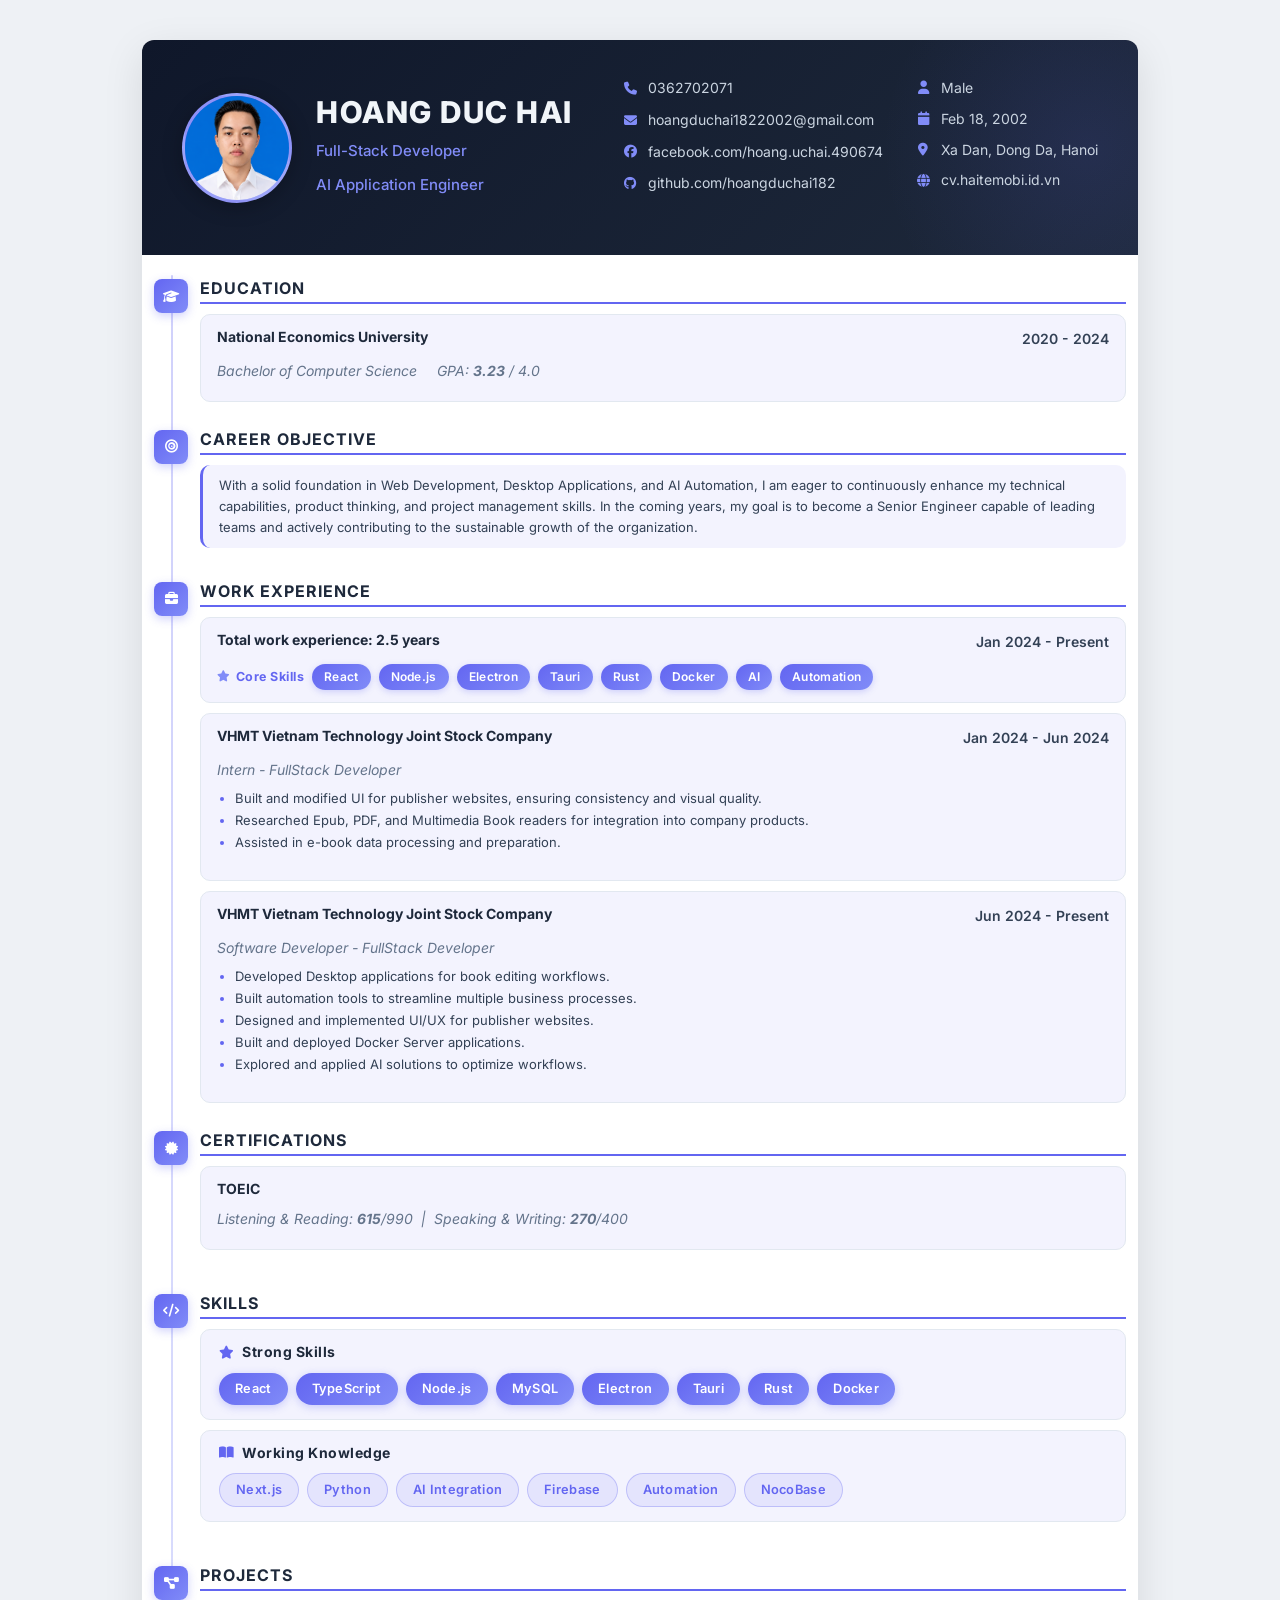
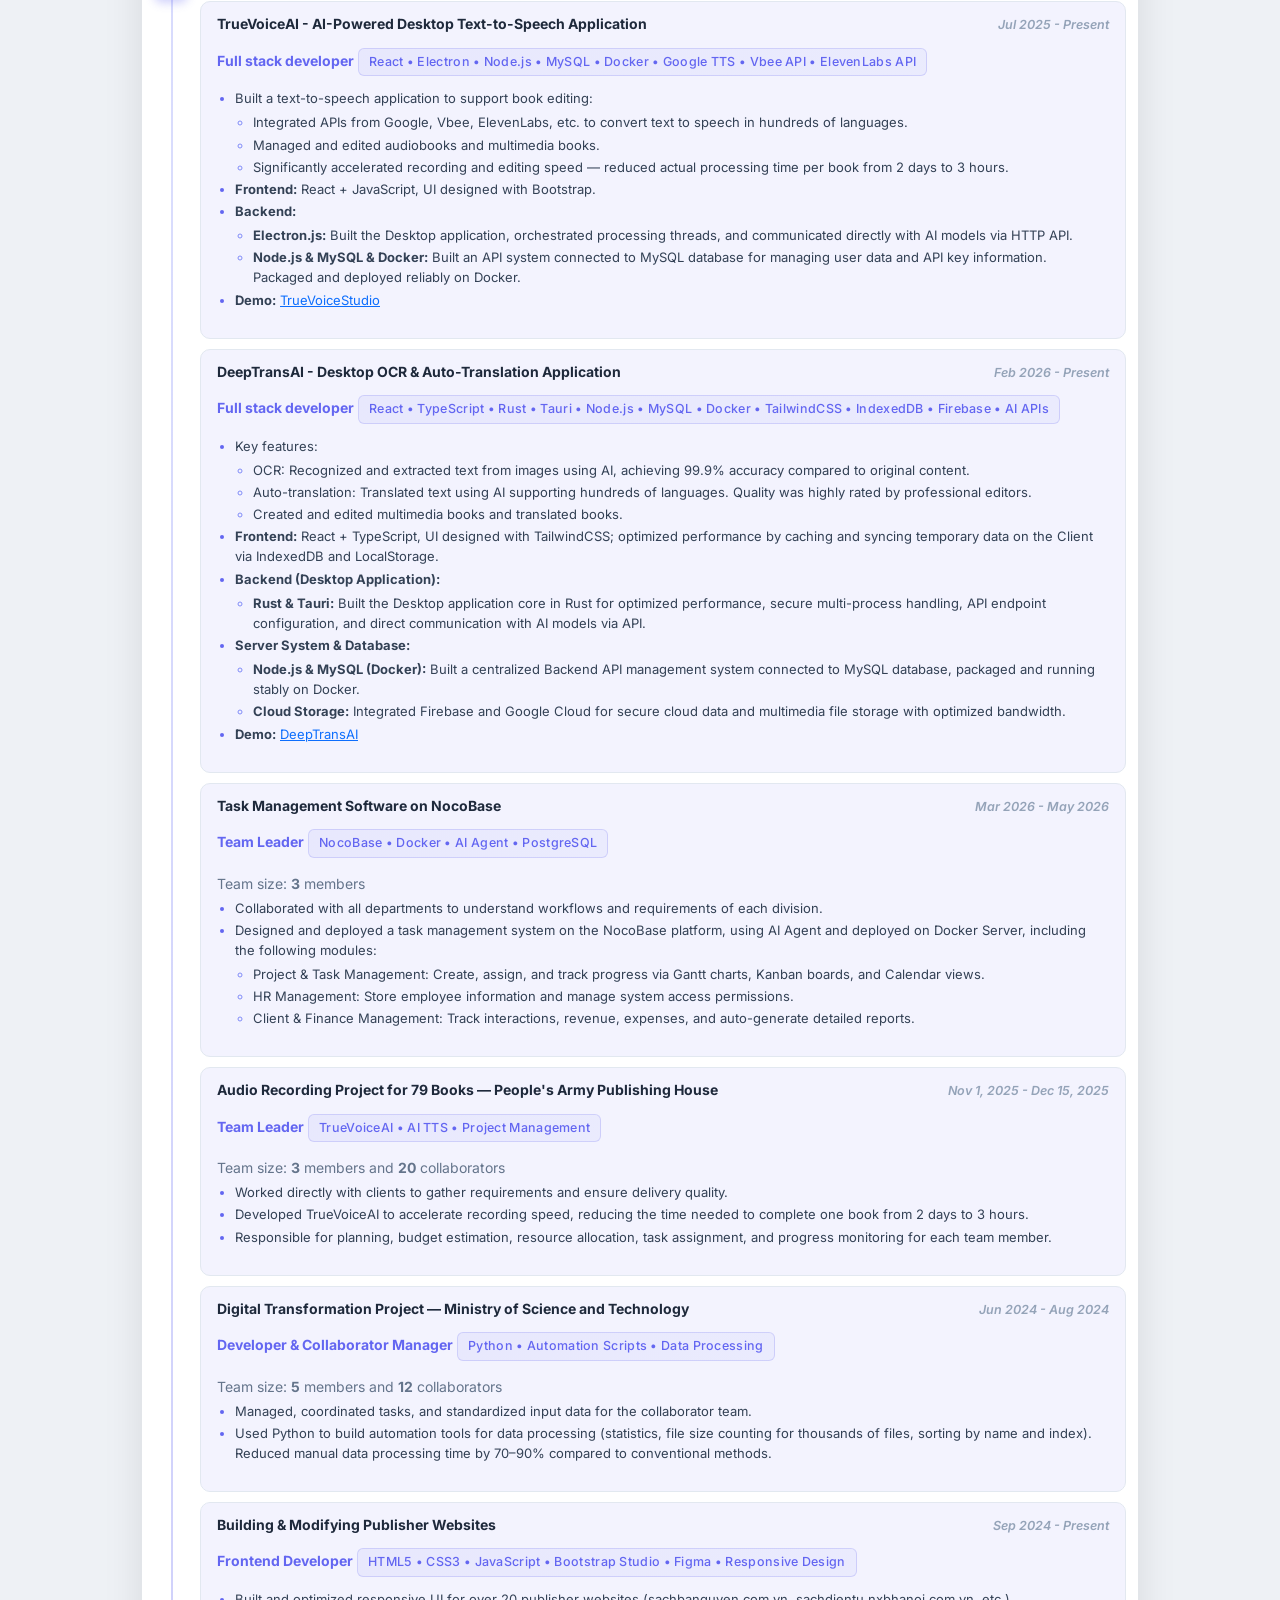
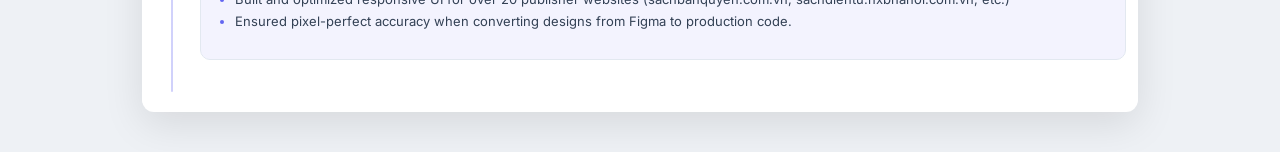
==== english.html @ 2c73248e "update english" ====
<!doctype html>
<html lang="en">
  <head>
    <meta charset="UTF-8" />
    <meta name="viewport" content="width=device-width, initial-scale=1.0" />
    <title>Resume - Hoang Duc Hai | Full-Stack Developer</title>
    <link
      href="https://cdn.jsdelivr.net/npm/bootstrap@5.3.8/dist/css/bootstrap.min.css"
      rel="stylesheet"
      integrity="sha384-sRIl4kxILFvY47J16cr9ZwB07vP4J8+LH7qKQnuqkuIAvNWLzeN8tE5YBujZqJLB"
      crossorigin="anonymous"
    />
    <link
      rel="stylesheet"
      href="https://cdnjs.cloudflare.com/ajax/libs/font-awesome/6.5.0/css/all.min.css"
    />
    <link
      href="https://fonts.googleapis.com/css2?family=Inter:wght@300;400;500;600;700;800&display=swap"
      rel="stylesheet"
    />
    <link rel="stylesheet" href="style.css" />
  </head>
  <body>
    <div class="cv-container">
      <header class="cv-header">
        <div class="header-left">
          <div class="avatar">
            <img src="ca-nhan.png" alt="Hoang Duc Hai - Full-stack Developer" />
          </div>
          <div class="name-title">
            <h1>Hoang Duc Hai</h1>
            <p class="subtitle">Full-Stack Developer</p>
            <p class="subtitle">AI Application Engineer</p>
          </div>
        </div>

        <div class="header-right">
          <address class="contact-info">
            <p>
              <i class="fas fa-phone" aria-hidden="true"></i>
              <a href="tel:0362702071">0362702071</a>
            </p>
            <p>
              <i class="fas fa-envelope" aria-hidden="true"></i>
              <a href="mailto:hoangduchai1822002@gmail.com"
                >hoangduchai1822002@gmail.com</a
              >
            </p>
            <p>
              <i class="fab fa-facebook" aria-hidden="true"></i>
              <a
                href="https://facebook.com/hoang.uchai.490674"
                target="_blank"
                rel="noopener noreferrer"
                >facebook.com/hoang.uchai.490674</a
              >
            </p>
            <p>
              <i class="fab fa-github" aria-hidden="true"></i>
              <a
                href="https://github.com/hoangduchai182"
                target="_blank"
                rel="noopener noreferrer"
                >github.com/hoangduchai182</a
              >
            </p>
          </address>
          <div class="personal-info">
            <p><i class="fas fa-user" aria-hidden="true"></i> Male</p>
            <p>
              <i class="fas fa-calendar" aria-hidden="true"></i> Feb 18, 2002
            </p>
            <p>
              <i class="fas fa-location-dot" aria-hidden="true"></i> Xa Dan,
              Dong Da, Hanoi
            </p>
            <p>
              <i class="fas fa-globe" aria-hidden="true"></i>
              <a
                href="https://cv.haitemobi.id.vn"
                target="_blank"
                rel="noopener noreferrer"
                >cv.haitemobi.id.vn</a
              >
            </p>
          </div>
        </div>
      </header>

      <main class="cv-body">
        <div class="timeline-line"></div>

        <section class="cv-section">
          <div class="section-icon">
            <i class="fas fa-graduation-cap" aria-hidden="true"></i>
          </div>
          <div class="section-content">
            <h2 class="section-title">Education</h2>
            <div class="content-item">
              <div class="item-header">
                <strong>National Economics University</strong>
                <time>2020 - 2024</time>
              </div>
              <p class="item-sub">
                Bachelor of Computer Science
                <span class="ms-3">GPA: <strong>3.23</strong> / 4.0</span>
              </p>
            </div>
          </div>
        </section>

        <section class="cv-section">
          <div class="section-icon">
            <i class="fas fa-bullseye" aria-hidden="true"></i>
          </div>
          <div class="section-content">
            <h2 class="section-title">Career Objective</h2>
            <p>
              With a solid foundation in Web Development, Desktop Applications,
              and AI Automation, I am eager to continuously enhance my technical
              capabilities, product thinking, and project management skills. In
              the coming years, my goal is to become a Senior Engineer capable
              of leading teams and actively contributing to the sustainable
              growth of the organization.
            </p>
          </div>
        </section>

        <section class="cv-section">
          <div class="section-icon">
            <i class="fas fa-briefcase" aria-hidden="true"></i>
          </div>
          <div class="section-content">
            <h2 class="section-title">Work Experience</h2>
            <div class="content-item">
              <div class="item-header">
                <strong>Total work experience: 2.5 years</strong>
                <time>Jan 2024 - Present</time>
              </div>
              <div class="core-skills">
                <p class="core-skills-label">
                  <i class="fas fa-star" aria-hidden="true"></i> Core Skills
                </p>
                <span>React</span>
                <span>Node.js</span>
                <span>Electron</span>
                <span>Tauri</span>
                <span>Rust</span>
                <span>Docker</span>
                <span>AI</span>
                <span>Automation</span>
              </div>
            </div>
            <div class="content-item">
              <div class="item-header">
                <strong>VHMT Vietnam Technology Joint Stock Company</strong>
                <time>Jan 2024 - Jun 2024</time>
              </div>
              <p class="item-sub">Intern - FullStack Developer</p>
              <ul class="details-list">
                <li>
                  Built and modified UI for publisher websites, ensuring
                  consistency and visual quality.
                </li>
                <li>
                  Researched Epub, PDF, and Multimedia Book readers for
                  integration into company products.
                </li>
                <li>Assisted in e-book data processing and preparation.</li>
              </ul>
            </div>
            <div class="content-item">
              <div class="item-header">
                <strong>VHMT Vietnam Technology Joint Stock Company</strong>
                <time>Jun 2024 - Present</time>
              </div>
              <p class="item-sub">Software Developer - FullStack Developer</p>
              <ul class="details-list">
                <li>
                  Developed Desktop applications for book editing workflows.
                </li>
                <li>
                  Built automation tools to streamline multiple business
                  processes.
                </li>
                <li>Designed and implemented UI/UX for publisher websites.</li>
                <li>Built and deployed Docker Server applications.</li>
                <li>
                  Explored and applied AI solutions to optimize workflows.
                </li>
              </ul>
            </div>
          </div>
        </section>

        <section class="cv-section">
          <div class="section-icon">
            <i class="fas fa-certificate" aria-hidden="true"></i>
          </div>
          <div class="section-content mb-3">
            <h2 class="section-title">Certifications</h2>

            <div class="content-item">
              <div class="item-header">
                <strong>TOEIC</strong>
              </div>
              <p class="item-sub">
                Listening & Reading: <b>615</b>/990 &nbsp;|&nbsp; Speaking &
                Writing: <b>270</b>/400
              </p>
            </div>
          </div>
        </section>

        <section class="cv-section">
          <div class="section-icon">
            <i class="fas fa-code" aria-hidden="true"></i>
          </div>
          <div class="section-content mb-3">
            <h2 class="section-title">Skills</h2>

            <div class="skills-category">
              <div class="skills-category-header">
                <i class="fas fa-star" aria-hidden="true"></i>
                <h3>Strong Skills</h3>
              </div>
              <div class="skills-badges">
                <span class="skill-badge skill-strong">React</span>
                <span class="skill-badge skill-strong">TypeScript</span>
                <span class="skill-badge skill-strong">Node.js</span>
                <span class="skill-badge skill-strong">MySQL</span>
                <span class="skill-badge skill-strong">Electron</span>
                <span class="skill-badge skill-strong">Tauri</span>
                <span class="skill-badge skill-strong">Rust</span>
                <span class="skill-badge skill-strong">Docker</span>
              </div>
            </div>

            <div class="skills-category">
              <div class="skills-category-header">
                <i class="fas fa-book-open" aria-hidden="true"></i>
                <h3>Working Knowledge</h3>
              </div>
              <div class="skills-badges">
                <span class="skill-badge skill-working">Next.js</span>
                <span class="skill-badge skill-working">Python</span>
                <span class="skill-badge skill-working">AI Integration</span>
                <span class="skill-badge skill-working">Firebase</span>
                <span class="skill-badge skill-working">Automation</span>
                <span class="skill-badge skill-working">NocoBase</span>
              </div>
            </div>
          </div>
        </section>

        <section class="cv-section">
          <div class="section-icon">
            <i class="fas fa-diagram-project" aria-hidden="true"></i>
          </div>
          <div class="section-content">
            <h2 class="section-title">Projects</h2>

            <div class="content-item">
              <div class="item-header">
                <strong
                  >TrueVoiceAI - AI-Powered Desktop Text-to-Speech
                  Application</strong
                >
                <p class="item-date">Jul 2025 - Present</p>
              </div>

              <p class="item-role">Full stack developer</p>
              <p class="tech-stack">
                React • Electron • Node.js • MySQL • Docker • Google TTS • Vbee
                API • ElevenLabs API
              </p>
              <ul class="details-list">
                <li>
                  Built a text-to-speech application to support book editing:
                  <ul>
                    <li>
                      Integrated APIs from Google, Vbee, ElevenLabs, etc. to
                      convert text to speech in hundreds of languages.
                    </li>
                    <li>Managed and edited audiobooks and multimedia books.</li>
                    <li>
                      Significantly accelerated recording and editing speed —
                      reduced actual processing time per book from 2 days to 3
                      hours.
                    </li>
                  </ul>
                </li>
                <li>
                  <strong>Frontend:</strong> React + JavaScript, UI designed
                  with Bootstrap.
                </li>
                <li>
                  <strong>Backend:</strong>
                  <ul>
                    <li>
                      <strong>Electron.js:</strong> Built the Desktop
                      application, orchestrated processing threads, and
                      communicated directly with AI models via HTTP API.
                    </li>
                    <li>
                      <strong>Node.js &amp; MySQL &amp; Docker:</strong> Built
                      an API system connected to MySQL database for managing
                      user data and API key information. Packaged and deployed
                      reliably on Docker.
                    </li>
                  </ul>
                </li>
                <li>
                  <strong>Demo:</strong>
                  <a href="./truevoicestudio.html">TrueVoiceStudio</a>
                </li>
              </ul>
            </div>

            <div class="content-item">
              <div class="item-header">
                <strong
                  >DeepTransAI - Desktop OCR &amp; Auto-Translation
                  Application</strong
                >
                <p class="item-date">Feb 2026 - Present</p>
              </div>

              <p class="item-role">Full stack developer</p>
              <p class="tech-stack">
                React • TypeScript • Rust • Tauri • Node.js • MySQL • Docker •
                TailwindCSS • IndexedDB • Firebase • AI APIs
              </p>
              <ul class="details-list">
                <li>
                  Key features:
                  <ul>
                    <li>
                      OCR: Recognized and extracted text from images using AI,
                      achieving 99.9% accuracy compared to original content.
                    </li>
                    <li>
                      Auto-translation: Translated text using AI supporting
                      hundreds of languages. Quality was highly rated by
                      professional editors.
                    </li>
                    <li>
                      Created and edited multimedia books and translated books.
                    </li>
                  </ul>
                </li>
                <li>
                  <strong>Frontend:</strong> React + TypeScript, UI designed
                  with TailwindCSS; optimized performance by caching and syncing
                  temporary data on the Client via IndexedDB and LocalStorage.
                </li>
                <li>
                  <strong>Backend (Desktop Application):</strong>
                  <ul>
                    <li>
                      <strong>Rust &amp; Tauri:</strong> Built the Desktop
                      application core in Rust for optimized performance, secure
                      multi-process handling, API endpoint configuration, and
                      direct communication with AI models via API.
                    </li>
                  </ul>
                </li>
                <li>
                  <strong>Server System &amp; Database:</strong>
                  <ul>
                    <li>
                      <strong>Node.js &amp; MySQL (Docker):</strong> Built a
                      centralized Backend API management system connected to
                      MySQL database, packaged and running stably on Docker.
                    </li>
                    <li>
                      <strong>Cloud Storage:</strong> Integrated Firebase and
                      Google Cloud for secure cloud data and multimedia file
                      storage with optimized bandwidth.
                    </li>
                  </ul>
                </li>
                <li>
                  <strong>Demo:</strong>
                  <a href="./deeptransai.html">DeepTransAI</a>
                </li>
              </ul>
            </div>

            <div class="content-item">
              <div class="item-header">
                <strong>Task Management Software on NocoBase</strong>
                <p class="item-date">Mar 2026 - May 2026</p>
              </div>

              <p class="item-role">Team Leader</p>
              <p class="tech-stack">
                NocoBase • Docker • AI Agent • PostgreSQL
              </p>
              <p class="item-description">
                Team size: <strong>3</strong> members
              </p>
              <ul class="details-list">
                <li>
                  Collaborated with all departments to understand workflows and
                  requirements of each division.
                </li>
                <li>
                  Designed and deployed a task management system on the NocoBase
                  platform, using AI Agent and deployed on Docker Server,
                  including the following modules:
                  <ul>
                    <li>
                      Project &amp; Task Management: Create, assign, and track
                      progress via Gantt charts, Kanban boards, and Calendar
                      views.
                    </li>
                    <li>
                      HR Management: Store employee information and manage
                      system access permissions.
                    </li>
                    <li>
                      Client &amp; Finance Management: Track interactions,
                      revenue, expenses, and auto-generate detailed reports.
                    </li>
                  </ul>
                </li>
              </ul>
            </div>

            <div class="content-item">
              <div class="item-header">
                <strong
                  >Audio Recording Project for 79 Books — People's Army
                  Publishing House</strong
                >
                <p class="item-date">Nov 1, 2025 - Dec 15, 2025</p>
              </div>

              <p class="item-role">Team Leader</p>
              <p class="tech-stack">
                TrueVoiceAI • AI TTS • Project Management
              </p>
              <p class="item-description">
                Team size: <strong>3</strong> members and <strong>20</strong>
                collaborators
              </p>
              <ul class="details-list">
                <li>
                  Worked directly with clients to gather requirements and ensure
                  delivery quality.
                </li>
                <li>
                  Developed TrueVoiceAI to accelerate recording speed, reducing
                  the time needed to complete one book from 2 days to 3 hours.
                </li>
                <li>
                  Responsible for planning, budget estimation, resource
                  allocation, task assignment, and progress monitoring for each
                  team member.
                </li>
              </ul>
            </div>

            <div class="content-item">
              <div class="item-header">
                <strong
                  >Digital Transformation Project — Ministry of Science and
                  Technology</strong
                >
                <p class="item-date">Jun 2024 - Aug 2024</p>
              </div>

              <p class="item-role">Developer & Collaborator Manager</p>
              <p class="tech-stack">
                Python • Automation Scripts • Data Processing
              </p>
              <p class="item-description">
                Team size: <strong>5</strong> members and <strong>12</strong>
                collaborators
              </p>
              <ul class="details-list">
                <li>
                  Managed, coordinated tasks, and standardized input data for
                  the collaborator team.
                </li>
                <li>
                  Used Python to build automation tools for data processing
                  (statistics, file size counting for thousands of files,
                  sorting by name and index). Reduced manual data processing
                  time by 70–90% compared to conventional methods.
                </li>
              </ul>
            </div>

            <div class="content-item">
              <div class="item-header">
                <strong>Building &amp; Modifying Publisher Websites</strong>
                <p class="item-date">Sep 2024 - Present</p>
              </div>

              <p class="item-role">Frontend Developer</p>
              <p class="tech-stack">
                HTML5 • CSS3 • JavaScript • Bootstrap Studio • Figma •
                Responsive Design
              </p>
              <ul class="details-list">
                <li>
                  Built and optimized responsive UI for over 20 publisher
                  websites (sachbanquyen.com.vn, sachdientu.nxbhanoi.com.vn,
                  etc.)
                </li>
                <li>
                  Ensured pixel-perfect accuracy when converting designs from
                  Figma to production code.
                </li>
              </ul>
            </div>
          </div>
        </section>
      </main>
    </div>
  </body>
</html>
---- style.css ----
/* ===== VARIABLES ===== */
:root {
  --bg-color: #eef1f5;
  --header-bg: linear-gradient(135deg, #0f172a 0%, #1e293b 100%);
  --header-text: #f1f5f9;
  --text-color: #334155;
  --text-heading: #1e293b;
  --text-light: #64748b;
  --text-muted: #94a3b8;
  --line-color: #6366f1;
  --accent: #6366f1;
  --accent-light: #818cf8;
  --accent-bg: rgba(99, 102, 241, 0.08);
  --success: #10b981;
  --card-bg: #ffffff;
  --border: #e2e8f0;
  --shadow-sm: 0 1px 3px rgba(0, 0, 0, 0.05);
  --shadow: 0 4px 12px rgba(0, 0, 0, 0.06);
  --shadow-lg: 0 12px 40px rgba(0, 0, 0, 0.1);
  --radius: 12px;
  --transition: all 0.3s cubic-bezier(0.4, 0, 0.2, 1);
  --accent-font-weight: 700;
  --font-bold-semi: 600;
}

/* ===== RESET ===== */
*,
*::before,
*::after {
  margin: 0;
  padding: 0;
  box-sizing: border-box;
}

/* ===== BASE ===== */
body {
  font-family: "Inter", "Segoe UI", Tahoma, Geneva, Verdana, sans-serif;
  background-color: var(--bg-color);
  color: var(--text-color);
  line-height: 1.7;
  display: flex;
  justify-content: center;
  padding: 40px 20px;
  -webkit-font-smoothing: antialiased;
  -moz-osx-font-smoothing: grayscale;
}

/* ===== CV CONTAINER (Khổ A4: 210mm x 297mm = 794px x 1123px ở 96dpi) ===== */
.cv-container {
  width: 996px;
  min-height: 1123px;
  background: var(--card-bg);
  box-shadow: var(--shadow-lg);
  border-radius: var(--radius);
  position: relative;
  overflow: hidden;
}

/* ===== HEADER ===== */
.cv-header {
  background: var(--header-bg);
  color: var(--header-text);
  padding: 36px 40px;
  display: flex;
  justify-content: space-between;
  align-items: center;
  position: relative;
  overflow: hidden;
}

.cv-header::before {
  content: "";
  position: absolute;
  top: -60%;
  right: -20%;
  width: 50%;
  height: 220%;
  background: radial-gradient(
    circle,
    rgba(99, 102, 241, 0.12) 0%,
    transparent 60%
  );
  pointer-events: none;
}

.header-left {
  display: flex;
  align-items: center;
  gap: 24px;
  position: relative;
  z-index: 1;
}

.avatar {
  width: 110px;
  height: 110px;
  background: linear-gradient(135deg, var(--accent), var(--accent-light));
  border-radius: 50%;
  overflow: hidden;
  border: 3px solid rgba(255, 255, 255, 0.25);
  box-shadow: 0 4px 20px rgba(0, 0, 0, 0.25);
  flex-shrink: 0;
  transition: var(--transition);
}

.avatar:hover {
  transform: scale(1.05);
  border-color: rgba(255, 255, 255, 0.5);
}

.avatar img {
  width: 100%;
  height: 100%;
  object-fit: cover;
}

.name-title h1 {
  font-size: 30px;
  font-weight: 800;
  text-transform: uppercase;
  letter-spacing: 1.5px;
  line-height: 1.2;
  margin-bottom: 4px;
}

.subtitle {
  font-size: 15px;
  color: var(--accent-light);
  font-weight: 500;
  margin: 8px 0 4px 0;
}

.header-right {
  display: flex;
  gap: 32px;
  font-size: 14px;
  position: relative;
  z-index: 1;
}

.contact-info p,
.personal-info p {
  margin-bottom: 7px;
  display: flex;
  align-items: center;
  gap: 10px;
  color: #cbd5e1;
  transition: var(--transition);
}

.contact-info p:hover,
.personal-info p:hover {
  color: #f1f5f9;
}

.contact-info p i,
.personal-info p i {
  width: 16px;
  text-align: center;
  color: var(--accent-light);
  font-size: 13px;
  flex-shrink: 0;
}

.contact-info a,
.personal-info a {
  color: inherit;
  text-decoration: none;
  border-bottom: 1px solid transparent;
  transition: var(--transition);
}

.contact-info a:hover,
.personal-info a:hover {
  color: #fff;
  border-bottom-color: var(--accent-light);
}

/* ===== BODY & TIMELINE ===== */
.cv-body {
  padding: 24px 12px;
  position: relative;
}
time {
  font-size: 14px;
}

.timeline-line {
  position: absolute;
  left: 29px;
  top: 20px;
  bottom: 20px;
  width: 2px;
  background: linear-gradient(
    to bottom,
    var(--accent),
    var(--accent-light),
    var(--accent)
  );
  z-index: 0;
  border-radius: 2px;
  opacity: 0.3;
}

/* ===== SECTIONS ===== */
.cv-section {
  position: relative;
  display: flex;
  margin-bottom: 18px;
  z-index: 1;
}

.section-icon {
  width: 34px;
  height: 34px;
  background: linear-gradient(135deg, var(--accent), var(--accent-light));
  color: #fff;
  display: flex;
  justify-content: center;
  align-items: center;
  border-radius: 8px;
  margin-right: 12px;
  font-size: 13px;
  flex-shrink: 0;
  box-shadow: 0 3px 10px rgba(99, 102, 241, 0.3);
  transition: var(--transition);
}

.cv-section:hover .section-icon {
  transform: scale(1.1);
  box-shadow: 0 4px 15px rgba(99, 102, 241, 0.4);
}

.section-content {
  flex: 1;
  min-width: 0;
}

.section-title {
  text-transform: uppercase;
  font-size: 16px;
  letter-spacing: 1px;
  color: var(--text-heading);
  border-bottom: 2px solid var(--accent);
  padding-bottom: 4px;
  margin-bottom: 10px;
  font-weight: var(--accent-font-weight);
  position: relative;
}

/* ===== CONTENT ITEMS ===== */
.content-item {
  background: var(--accent-bg);
  border: 1px solid var(--border);
  border-radius: 10px;
  padding: 12px 16px;
  margin-bottom: 10px;
  transition: var(--transition);
  position: relative;
}

.content-item:hover {
  border-color: var(--accent-light);
  box-shadow: var(--shadow-sm);
  transform: translateX(4px);
}

.content-item::before {
  content: "";
  position: absolute;
  left: 0;
  top: 12px;
  bottom: 12px;
  width: 3px;
  background: linear-gradient(to bottom, var(--accent), var(--accent-light));
  border-radius: 0 3px 3px 0;
  opacity: 0;
  transition: var(--transition);
}

.content-item:hover::before {
  opacity: 1;
}

.item-header {
  display: flex;
  justify-content: space-between;
  align-items: flex-start;
  font-weight: var(--font-bold-semi);
  gap: 12px;
  flex-wrap: wrap;
  margin-bottom: 8px;
}

.item-header strong {
  color: var(--text-heading);
  font-weight: 700;
  font-size: 14px;
  line-height: 1.4;
}

.item-header span {
  font-size: 12px;
  color: var(--text-muted);
  background: rgba(99, 102, 241, 0.08);
  padding: 2px 10px;
  border-radius: 50px;
  font-weight: 500;
  white-space: nowrap;
  flex-shrink: 0;
}

/* ===== CORE SKILLS BADGES ===== */
.core-skills {
  display: flex;
  flex-wrap: wrap;
  gap: 8px;
  margin-top: 10px;
  align-items: center;
}

.core-skills-label {
  font-size: 0.78rem;
  font-weight: 700;
  color: var(--accent);
  letter-spacing: 0.5px;
  margin: 0;
  display: flex;
  align-items: center;
  gap: 5px;
  white-space: nowrap;
}

.core-skills-label i {
  font-size: 0.7rem;
  color: var(--accent-light);
}

.core-skills span {
  display: inline-block;
  font-size: 0.75rem;
  font-weight: 600;
  color: #fff;
  background: linear-gradient(135deg, var(--accent), var(--accent-light));
  padding: 3px 12px;
  border-radius: 50px;
  letter-spacing: 0.3px;
  box-shadow: 0 2px 6px rgba(99, 102, 241, 0.25);
  transition: var(--transition);
}

.core-skills span:hover {
  transform: translateY(-2px);
  box-shadow: 0 4px 12px rgba(99, 102, 241, 0.4);
}

.tech-stack {
  font-size: 0.78rem;
  color: var(--accent);
  background: linear-gradient(
    135deg,
    rgba(99, 102, 241, 0.08),
    rgba(129, 140, 248, 0.08)
  );
  border: 1px solid rgba(99, 102, 241, 0.2);
  border-radius: 6px;
  padding: 4px 10px;
  margin: 4px 0 6px 0;
  display: inline-block;
  font-weight: 500;
  letter-spacing: 0.3px;
  line-height: 1.5;
}

.item-sub {
  font-style: italic;
  margin-bottom: 6px;
  color: var(--text-light);
  font-size: 14px;
}

/* ===== DETAILS LIST ===== */
.details-list {
  padding-left: 18px;
  font-size: 13px;
  color: var(--text-color);
  line-height: 1.55;
}

.details-list li {
  margin-bottom: 2px;
  position: relative;
}

.details-list li::marker {
  color: var(--accent);
}

.details-list ul {
  padding-left: 18px;
  margin-top: 4px;
}

.details-list ul li::marker {
  color: var(--accent-light);
}

/* ===== SKILLS LIST ===== */

.skills-list {
  list-style: none;
  font-size: 14px;
}

.skills-list li {
  margin-bottom: 4px;
  padding-left: 16px;
  position: relative;
}

.skills-list li::before {
  content: "▸";
  position: absolute;
  left: 0;
  color: var(--accent);
  font-weight: 700;
}

/* ===== SKILLS CATEGORIES ===== */
.skills-category {
  background: var(--accent-bg);
  border: 1px solid var(--border);
  border-radius: 10px;
  padding: 14px 18px;
  margin-bottom: 10px;
  transition: var(--transition);
  position: relative;
}

.skills-category:hover {
  border-color: var(--accent-light);
  box-shadow: var(--shadow-sm);
  transform: translateX(4px);
}

.skills-category::before {
  content: "";
  position: absolute;
  left: 0;
  top: 12px;
  bottom: 12px;
  width: 3px;
  background: linear-gradient(to bottom, var(--accent), var(--accent-light));
  border-radius: 0 3px 3px 0;
  opacity: 0;
  transition: var(--transition);
}

.skills-category:hover::before {
  opacity: 1;
}

.skills-category-header {
  display: flex;
  align-items: center;
  gap: 8px;
  margin-bottom: 12px;
}

.skills-category-header i {
  font-size: 13px;
  color: var(--accent);
}

.skills-category-header h3 {
  font-size: 14px;
  font-weight: 700;
  color: var(--text-heading);
  margin: 0;
  letter-spacing: 0.5px;
}

.skills-badges {
  display: flex;
  flex-wrap: wrap;
  gap: 8px;
}

.skill-badge {
  display: inline-block;
  font-size: 0.8rem;
  font-weight: 600;
  padding: 5px 16px;
  border-radius: 50px;
  letter-spacing: 0.3px;
  transition: var(--transition);
}

.skill-badge:hover {
  transform: translateY(-2px);
}

.skill-strong {
  color: #fff;
  background: linear-gradient(135deg, var(--accent), var(--accent-light));
  box-shadow: 0 2px 8px rgba(99, 102, 241, 0.3);
}

.skill-strong:hover {
  box-shadow: 0 4px 14px rgba(99, 102, 241, 0.45);
}

.skill-working {
  color: var(--accent);
  background: rgba(99, 102, 241, 0.1);
  border: 1.5px solid rgba(99, 102, 241, 0.3);
}

.skill-working:hover {
  background: rgba(99, 102, 241, 0.15);
  border-color: var(--accent-light);
  box-shadow: 0 3px 10px rgba(99, 102, 241, 0.2);
}

/* ===== PROJECT METADATA ===== */
.item-role {
  font-weight: var(--accent-font-weight);
  margin-top: 4px;
  font-size: 14px;
  color: var(--accent);
  display: inline-flex;
  align-items: center;
  gap: 6px;
}

.item-date {
  font-style: italic;
  color: var(--text-muted);
  margin-bottom: 0;
  font-size: 12.5px;
  display: flex;
  align-items: center;
  gap: 6px;
}

.item-description {
  font-size: 14px;
  color: var(--text-light);
  margin: 2px 0;
}

/* ===== SECTION CONTENT PARAGRAPH ===== */

.section-content > p {
  font-size: 13px;
  color: var(--text-color);
  line-height: 1.6;
  background: var(--accent-bg);
  padding: 10px 16px;
  border-radius: 10px;
  border-left: 3px solid var(--accent);
}

/* ===== SCROLLBAR ===== */
::-webkit-scrollbar {
  width: 6px;
}

::-webkit-scrollbar-track {
  background: transparent;
}

::-webkit-scrollbar-thumb {
  background: var(--text-muted);
  border-radius: 3px;
}

::-webkit-scrollbar-thumb:hover {
  background: var(--text-light);
}

/* ===== RESPONSIVE ===== */
@media (max-width: 900px) {
  body {
    padding: 16px 8px;
  }

  .cv-container {
    width: 100%;
    min-height: auto;
    border-radius: 8px;
  }

  .cv-header {
    flex-direction: column;
    align-items: flex-start;
    gap: 20px;
    padding: 28px 24px;
  }

  .header-right {
    flex-direction: column;
    gap: 16px;
  }

  .cv-body {
    padding: 24px 20px;
  }

  .timeline-line {
    left: 36px;
  }

  .section-icon {
    width: 28px;
    height: 28px;
    font-size: 11px;
    margin-right: 12px;
  }

  .name-title h1 {
    font-size: 22px;
  }

  .avatar {
    width: 80px;
    height: 80px;
  }
}

@media (max-width: 480px) {
  .cv-header {
    padding: 20px 16px;
  }

  .cv-body {
    padding: 20px 14px;
  }

  .section-title {
    font-size: 14px;
  }

  .details-list {
    font-size: 12px;
  }
}

/* ===== PRINT ===== */
@media print {
  *,
  *::before,
  *::after {
    -webkit-print-color-adjust: exact !important;
    print-color-adjust: exact !important;
    color-adjust: exact !important;
  }

  body {
    padding: 0 !important;
    margin: 0 !important;
    background: #fff !important;
    display: block !important;
  }

  .cv-container {
    width: 100% !important;
    min-height: auto !important;
    box-shadow: none !important;
    border-radius: 0 !important;
    margin: 0 !important;
    overflow: visible !important;
  }

  .cv-header {
    display: flex !important;
    flex-direction: row !important;
    flex-wrap: nowrap !important;
    justify-content: space-between !important;
    align-items: center !important;
    padding: 32px 16px !important;
    background: #0f172a !important;
    color: #f1f5f9 !important;
  }

  .cv-header::before {
    display: none !important;
  }

  .header-left {
    display: flex !important;
    flex-direction: row !important;
    align-items: center !important;
    gap: 16px !important;
    flex-shrink: 0 !important;
  }

  .header-right {
    display: flex !important;
    flex-direction: row !important;
    gap: 28px !important;
    flex-shrink: 0 !important;
  }

  .avatar {
    width: 80px !important;
    height: 80px !important;
    border: 2px solid rgba(255, 255, 255, 0.3) !important;
    box-shadow: none !important;
    background: #6366f1 !important;
  }

  .avatar:hover {
    transform: none !important;
  }

  .name-title h1 {
    font-size: 24px !important;
    color: #fff !important;
    letter-spacing: 1px !important;
  }

  .subtitle {
    color: #a5b4fc !important;
    font-size: 14px !important;
    font-weight: 500 !important;
  }

  .contact-info p,
  .personal-info p {
    color: #e2e8f0 !important;
    margin-bottom: 5px !important;
    font-size: 13px !important;
    gap: 8px !important;
    line-height: 1.5 !important;
  }

  .contact-info p i,
  .personal-info p i {
    color: #a5b4fc !important;
    font-size: 13px !important;
    width: 18px !important;
  }

  .contact-info a {
    color: #e2e8f0 !important;
    text-decoration: none !important;
    font-size: 12.5px !important;
  }

  /* ===== BODY ===== */
  .cv-body {
    padding: 12px !important;
  }

  .cv-section {
    margin-bottom: 6px !important;
  }

  .content-item {
    padding: 8px 14px !important;
  }

  .section-title {
    margin-bottom: 8px !important;
    padding-bottom: 3px !important;
  }

  /* ===== TIMELINE ===== */
  .timeline-line {
    background: #6366f1 !important;
    opacity: 0.15 !important;
    left: 24px;
  }

  /* ===== SECTION ICONS ===== */
  .section-icon {
    background: #6366f1 !important;
    color: #fff !important;
    box-shadow: none !important;
  }

  .cv-section:hover .section-icon {
    transform: none !important;
  }
  /* ===== CONTENT ITEMS ===== */
  .content-item {
    background: #f8f9ff !important;
    border: 1px solid #e2e8f0 !important;
    padding: 6px 8px;
  }

  .content-item:hover {
    transform: none !important;
    box-shadow: none !important;
    border-color: #e2e8f0 !important;
  }

  .content-item::before {
    display: none !important;
  }

  /* ===== BADGES THỜI GIAN ===== */
  .item-header span {
    background: #eef0ff !important;
    color: #64748b !important;
  }

  /* ===== ROLE ===== */
  .item-role {
    color: #6366f1 !important;
  }

  /* ===== LIST MARKERS ===== */
  .details-list {
    margin-bottom: 4px;
  }
  .details-list li::marker {
    color: #6366f1 !important;
  }

  /* ===== PARAGRAPH (Mục tiêu) ===== */
  .section-content > p {
    background: #f8f9ff !important;
    border-left: 3px solid #6366f1 !important;
  }

  /* ===== SKILLS CATEGORIES (PRINT) ===== */
  .skills-category {
    background: #f8f9ff !important;
    border: 1px solid #e2e8f0 !important;
    padding: 10px 14px !important;
  }

  .skills-category:hover {
    transform: none !important;
    box-shadow: none !important;
  }

  .skills-category::before {
    display: none !important;
  }

  .skill-strong {
    background: #6366f1 !important;
    color: #fff !important;
    box-shadow: none !important;
  }

  .skill-working {
    background: #eef0ff !important;
    color: #6366f1 !important;
    border-color: rgba(99, 102, 241, 0.3) !important;
  }

  .skill-badge:hover {
    transform: none !important;
  }

  /* ===== ẨN SCROLLBAR ===== */
  ::-webkit-scrollbar {
    display: none !important;
  }
}
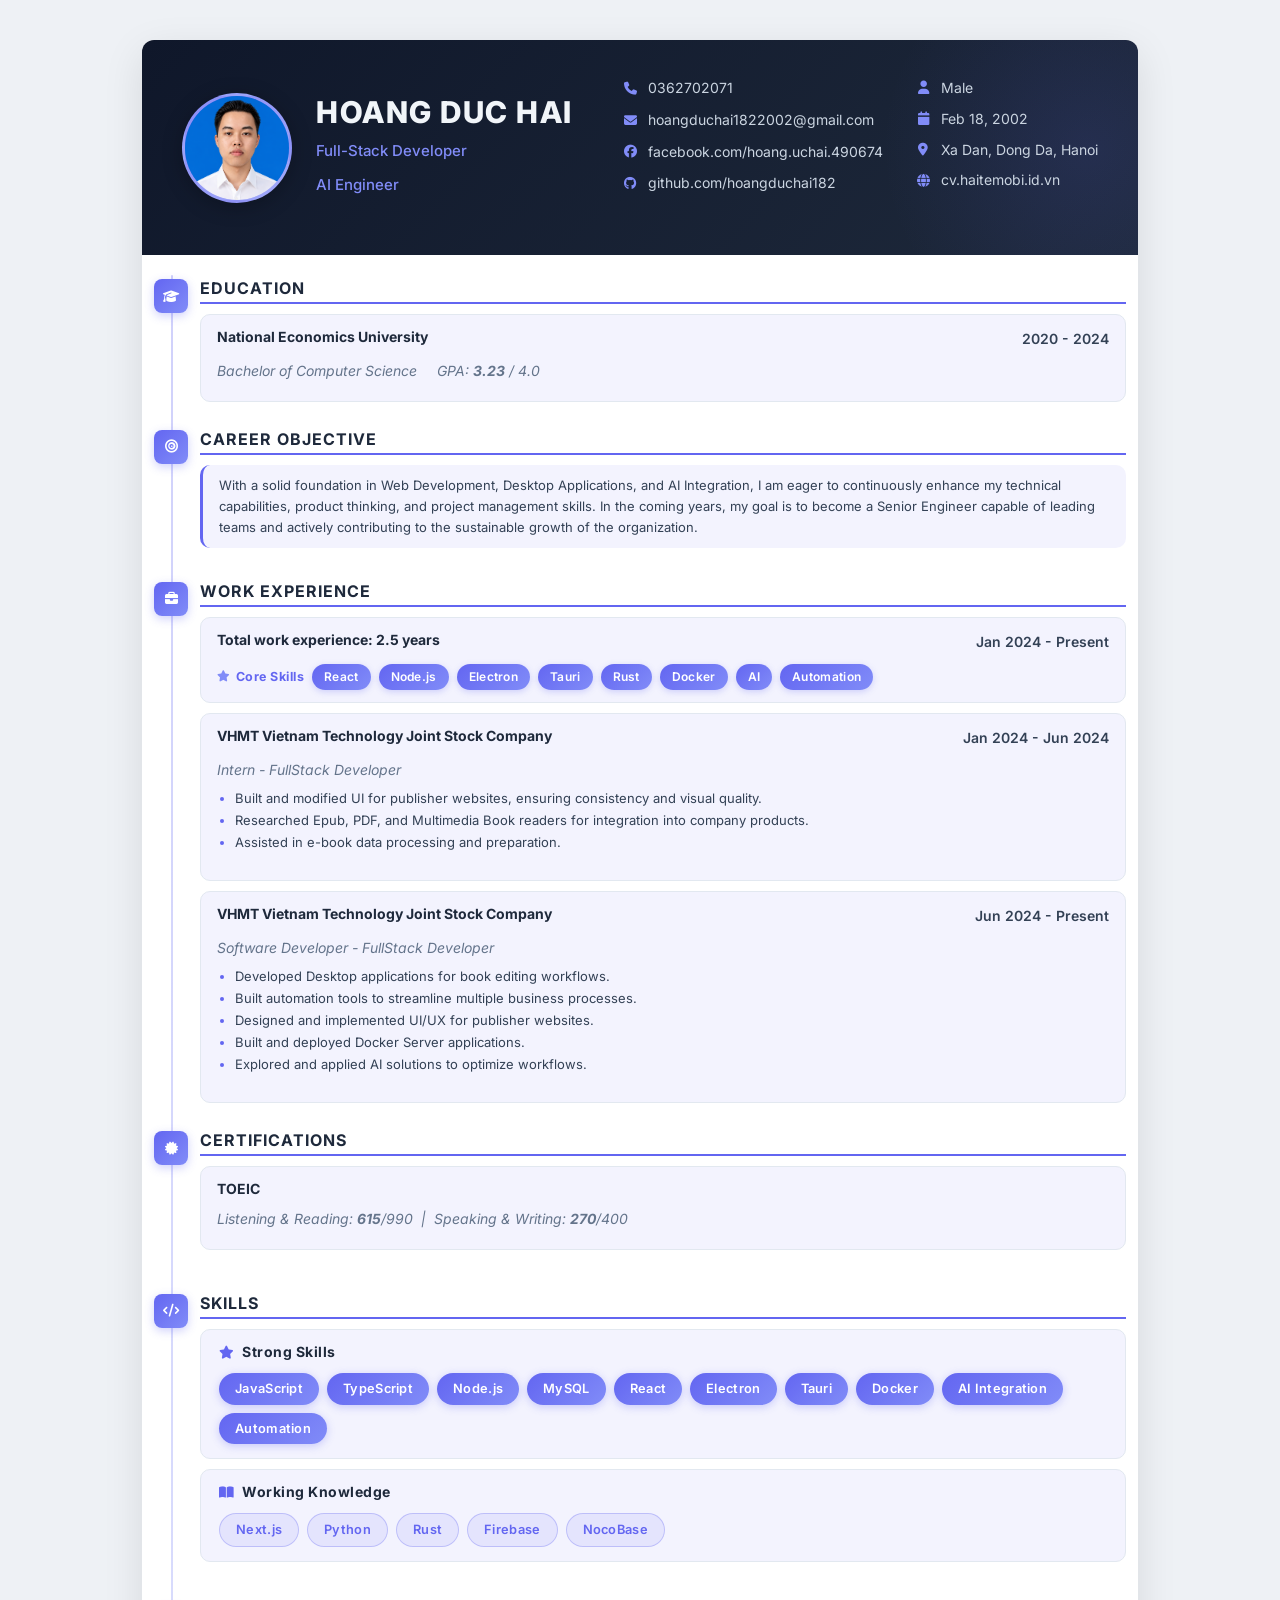
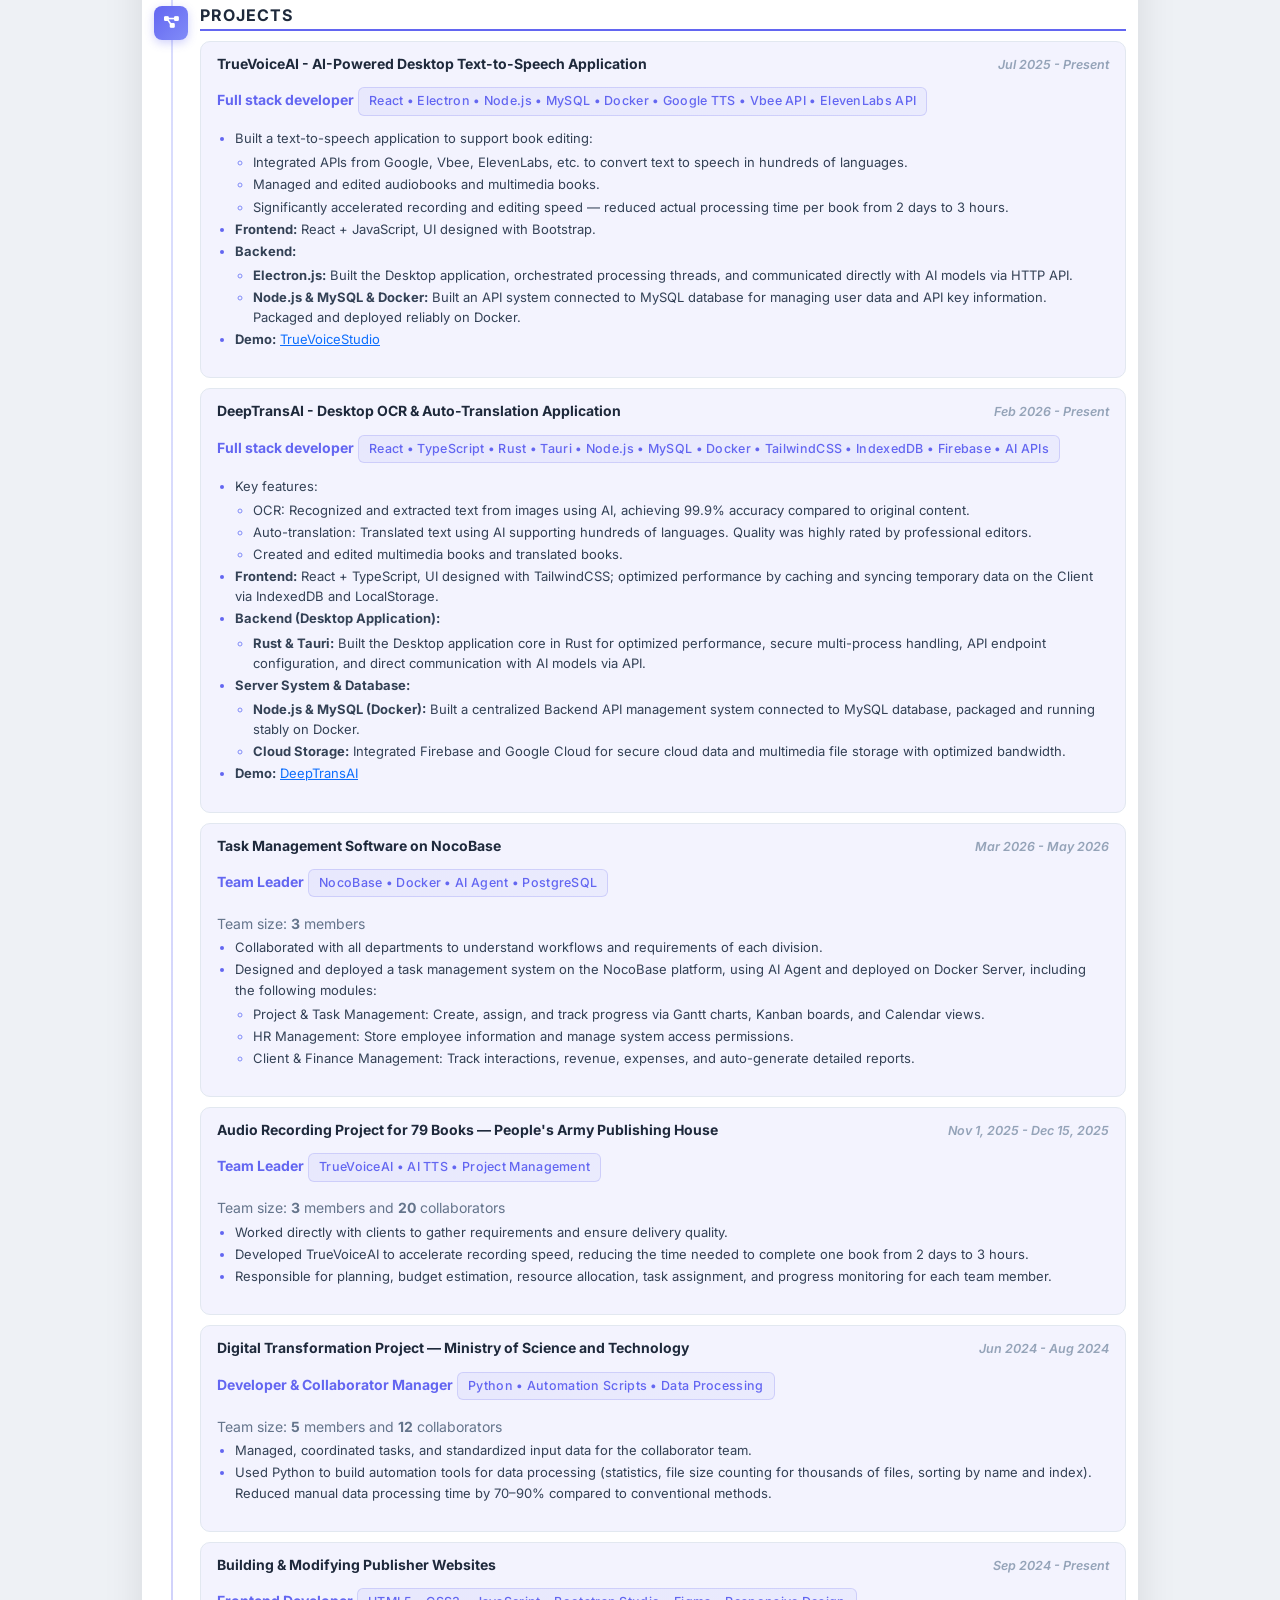
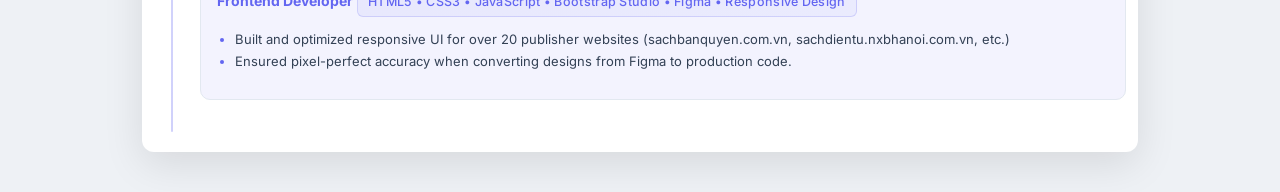
==== commit 322b5171: "update ban tieng anh" ====
--- a/english.html
+++ b/english.html
@@ -30,7 +30,7 @@
           <div class="name-title">
             <h1>Hoang Duc Hai</h1>
             <p class="subtitle">Full-Stack Developer</p>
-            <p class="subtitle">AI Application Engineer</p>
+            <p class="subtitle">AI Engineer</p>
           </div>
         </div>
 
@@ -117,11 +117,11 @@
             <h2 class="section-title">Career Objective</h2>
             <p>
               With a solid foundation in Web Development, Desktop Applications,
-              and AI Automation, I am eager to continuously enhance my technical
-              capabilities, product thinking, and project management skills. In
-              the coming years, my goal is to become a Senior Engineer capable
-              of leading teams and actively contributing to the sustainable
-              growth of the organization.
+              and AI Integration, I am eager to continuously enhance my
+              technical capabilities, product thinking, and project management
+              skills. In the coming years, my goal is to become a Senior
+              Engineer capable of leading teams and actively contributing to the
+              sustainable growth of the organization.
             </p>
           </div>
         </section>
@@ -225,14 +225,16 @@
                 <h3>Strong Skills</h3>
               </div>
               <div class="skills-badges">
-                <span class="skill-badge skill-strong">React</span>
+                <span class="skill-badge skill-strong">JavaScript</span>
                 <span class="skill-badge skill-strong">TypeScript</span>
                 <span class="skill-badge skill-strong">Node.js</span>
                 <span class="skill-badge skill-strong">MySQL</span>
+                <span class="skill-badge skill-strong">React</span>
                 <span class="skill-badge skill-strong">Electron</span>
                 <span class="skill-badge skill-strong">Tauri</span>
-                <span class="skill-badge skill-strong">Rust</span>
                 <span class="skill-badge skill-strong">Docker</span>
+                <span class="skill-badge skill-strong">AI Integration</span>
+                <span class="skill-badge skill-strong">Automation</span>
               </div>
             </div>
 
@@ -244,9 +246,8 @@
               <div class="skills-badges">
                 <span class="skill-badge skill-working">Next.js</span>
                 <span class="skill-badge skill-working">Python</span>
-                <span class="skill-badge skill-working">AI Integration</span>
+                <span class="skill-badge skill-working">Rust</span>
                 <span class="skill-badge skill-working">Firebase</span>
-                <span class="skill-badge skill-working">Automation</span>
                 <span class="skill-badge skill-working">NocoBase</span>
               </div>
             </div>
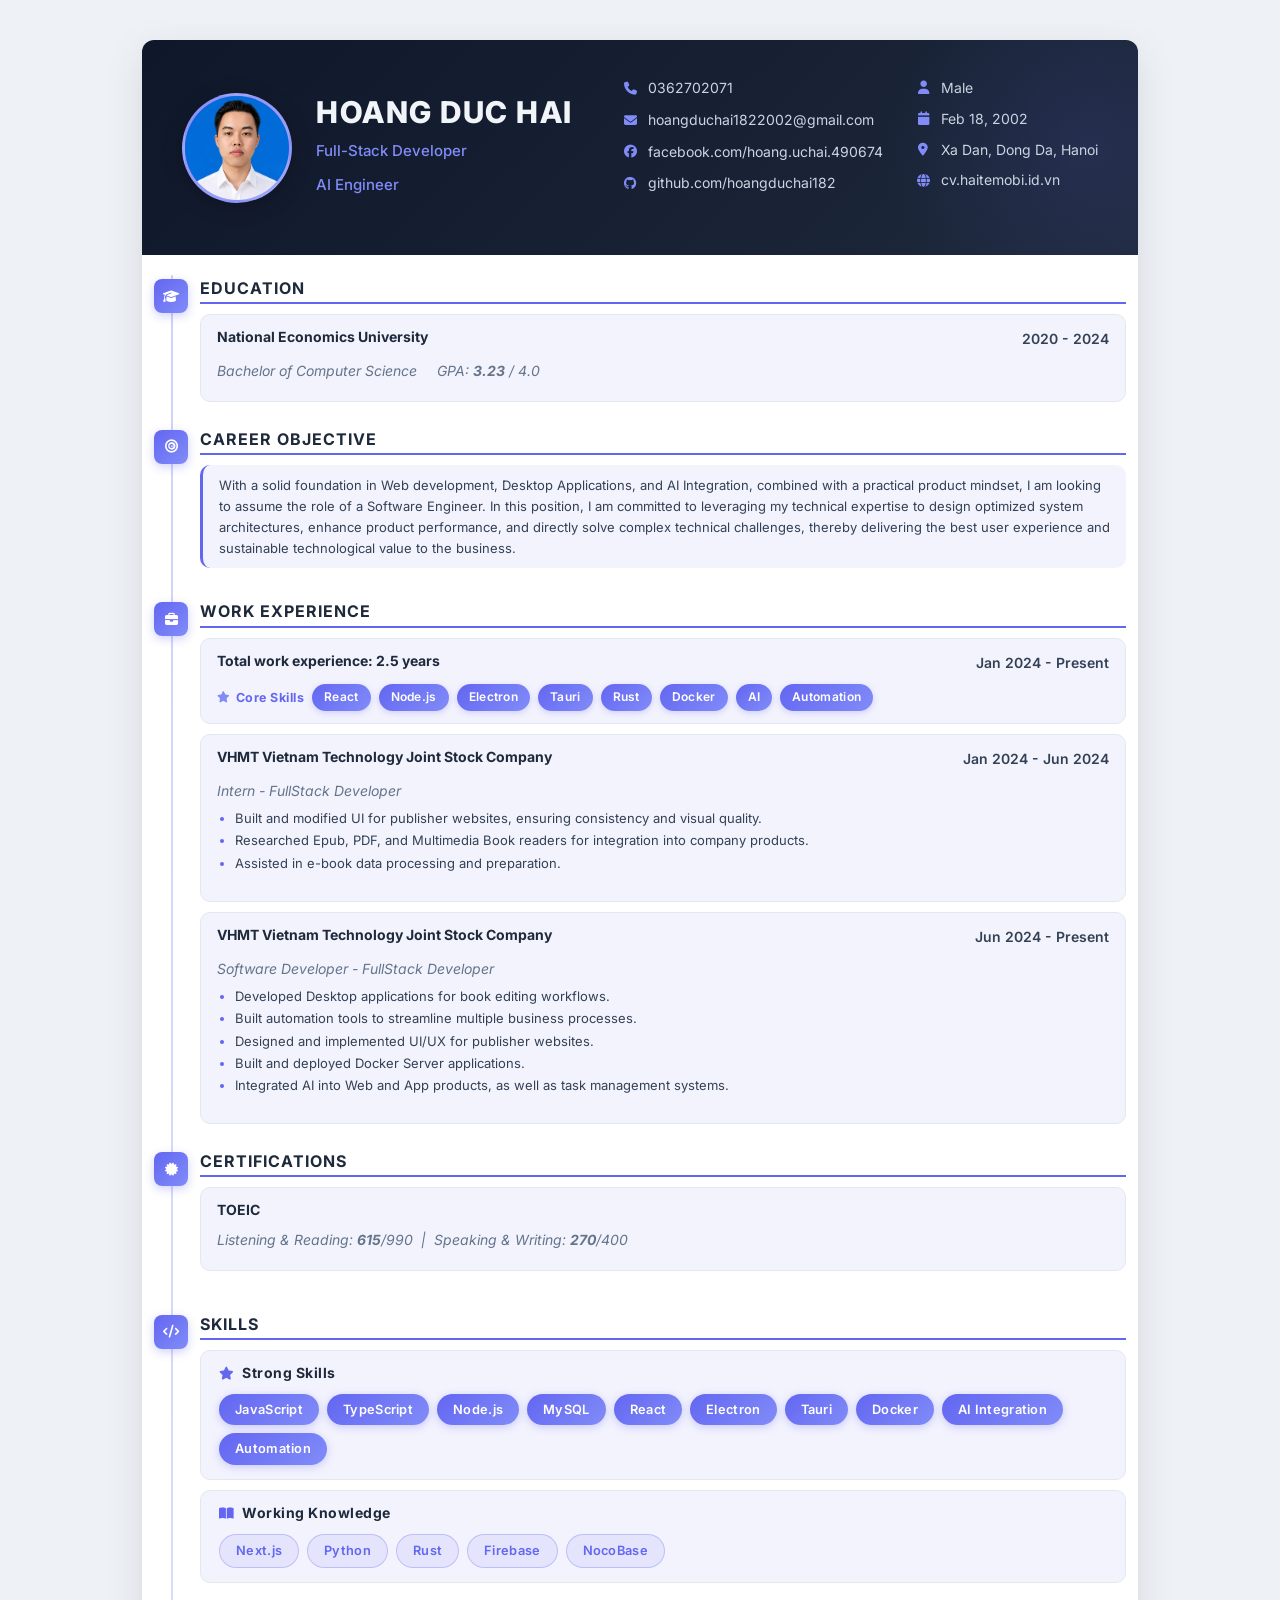
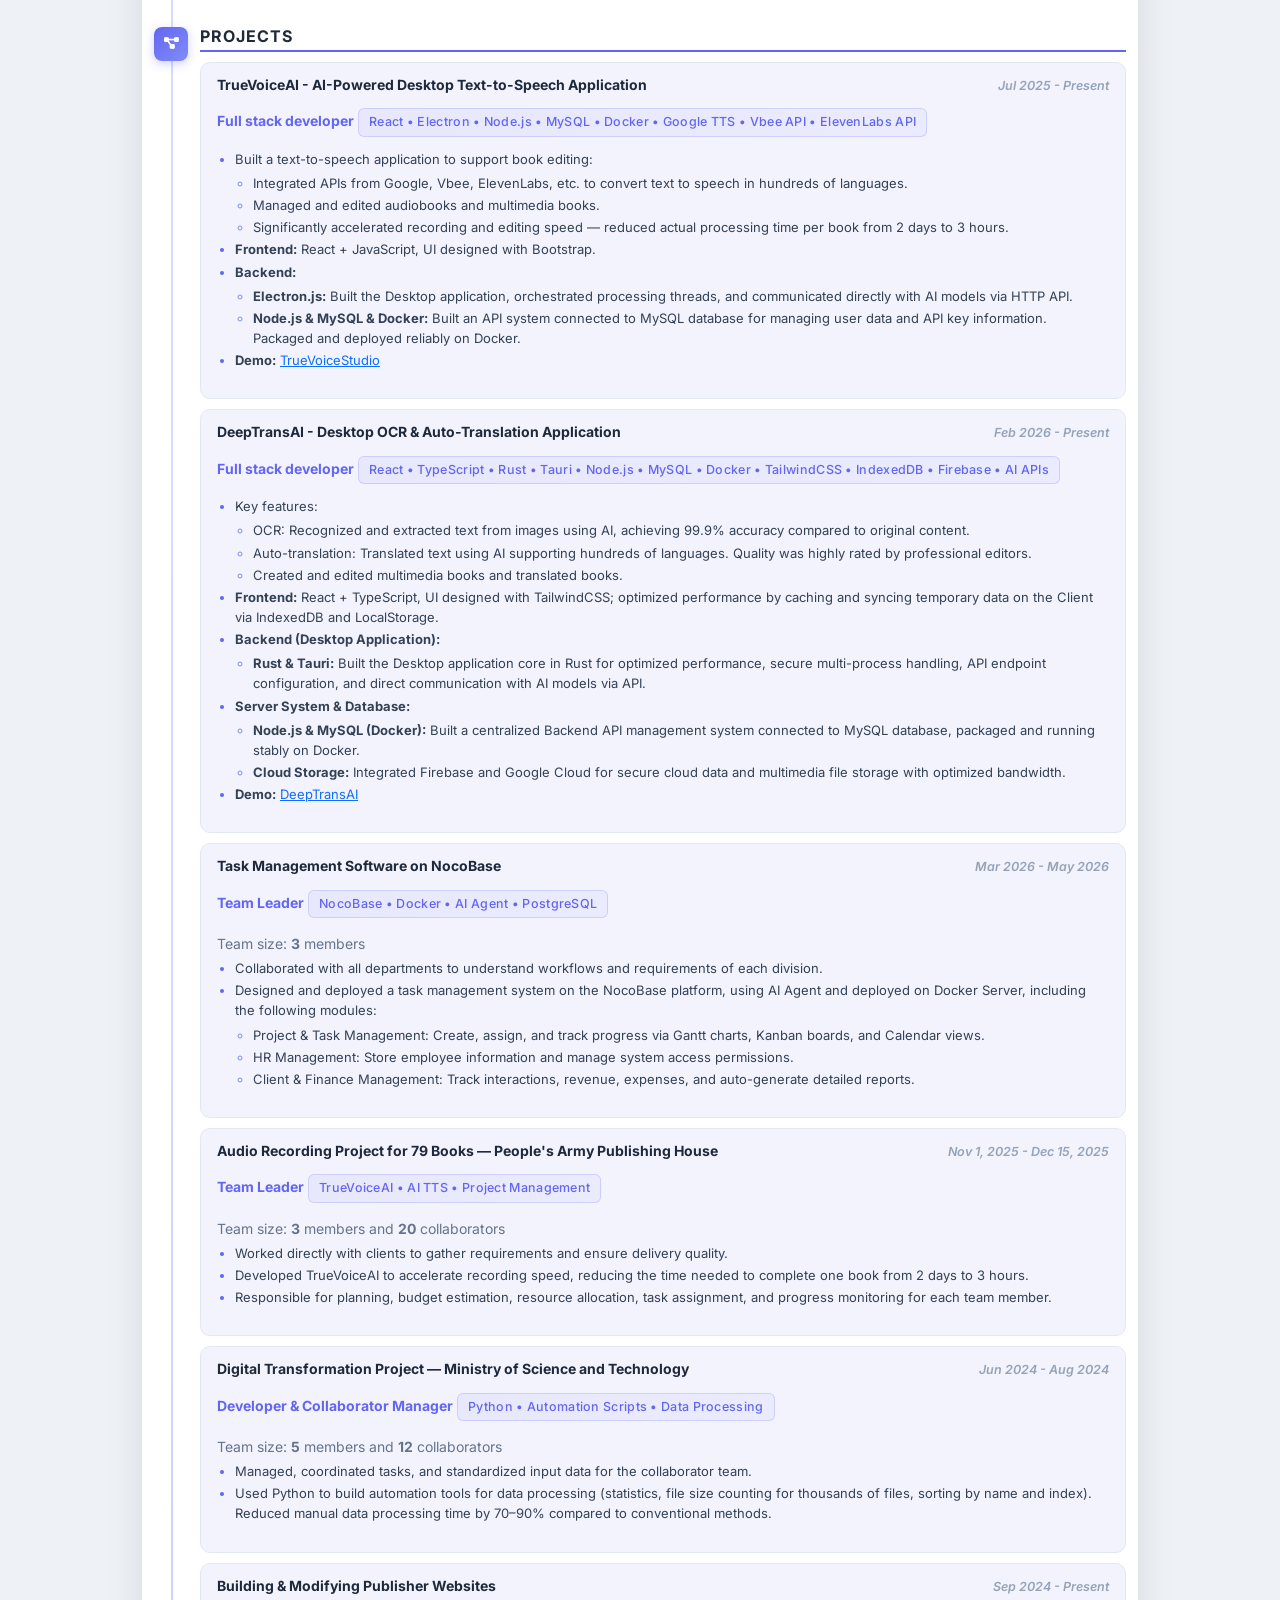
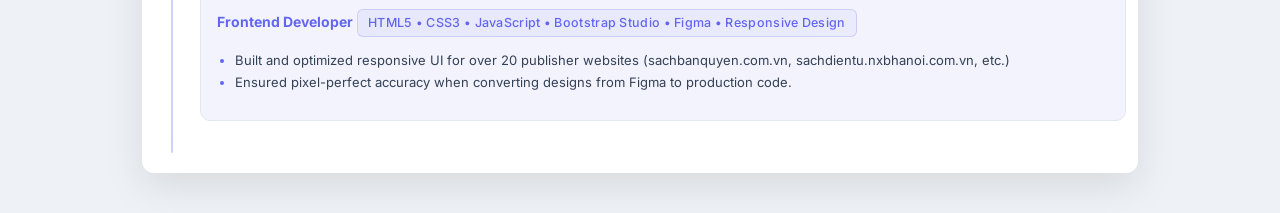
==== commit 63728b58: "chỉnh sửa mục tiêu nghề nghiệp" ====
--- a/english.html
+++ b/english.html
@@ -116,12 +116,14 @@
           <div class="section-content">
             <h2 class="section-title">Career Objective</h2>
             <p>
-              With a solid foundation in Web Development, Desktop Applications,
-              and AI Integration, I am eager to continuously enhance my
-              technical capabilities, product thinking, and project management
-              skills. In the coming years, my goal is to become a Senior
-              Engineer capable of leading teams and actively contributing to the
-              sustainable growth of the organization.
+              With a solid foundation in Web development, Desktop Applications,
+              and AI Integration, combined with a practical product mindset, I
+              am looking to assume the role of a Software Engineer. In this
+              position, I am committed to leveraging my technical expertise to
+              design optimized system architectures, enhance product
+              performance, and directly solve complex technical challenges,
+              thereby delivering the best user experience and sustainable
+              technological value to the business.
             </p>
           </div>
         </section>
@@ -186,7 +188,8 @@
                 <li>Designed and implemented UI/UX for publisher websites.</li>
                 <li>Built and deployed Docker Server applications.</li>
                 <li>
-                  Explored and applied AI solutions to optimize workflows.
+                  Integrated AI into Web and App products, as well as task
+                  management systems.
                 </li>
               </ul>
             </div>
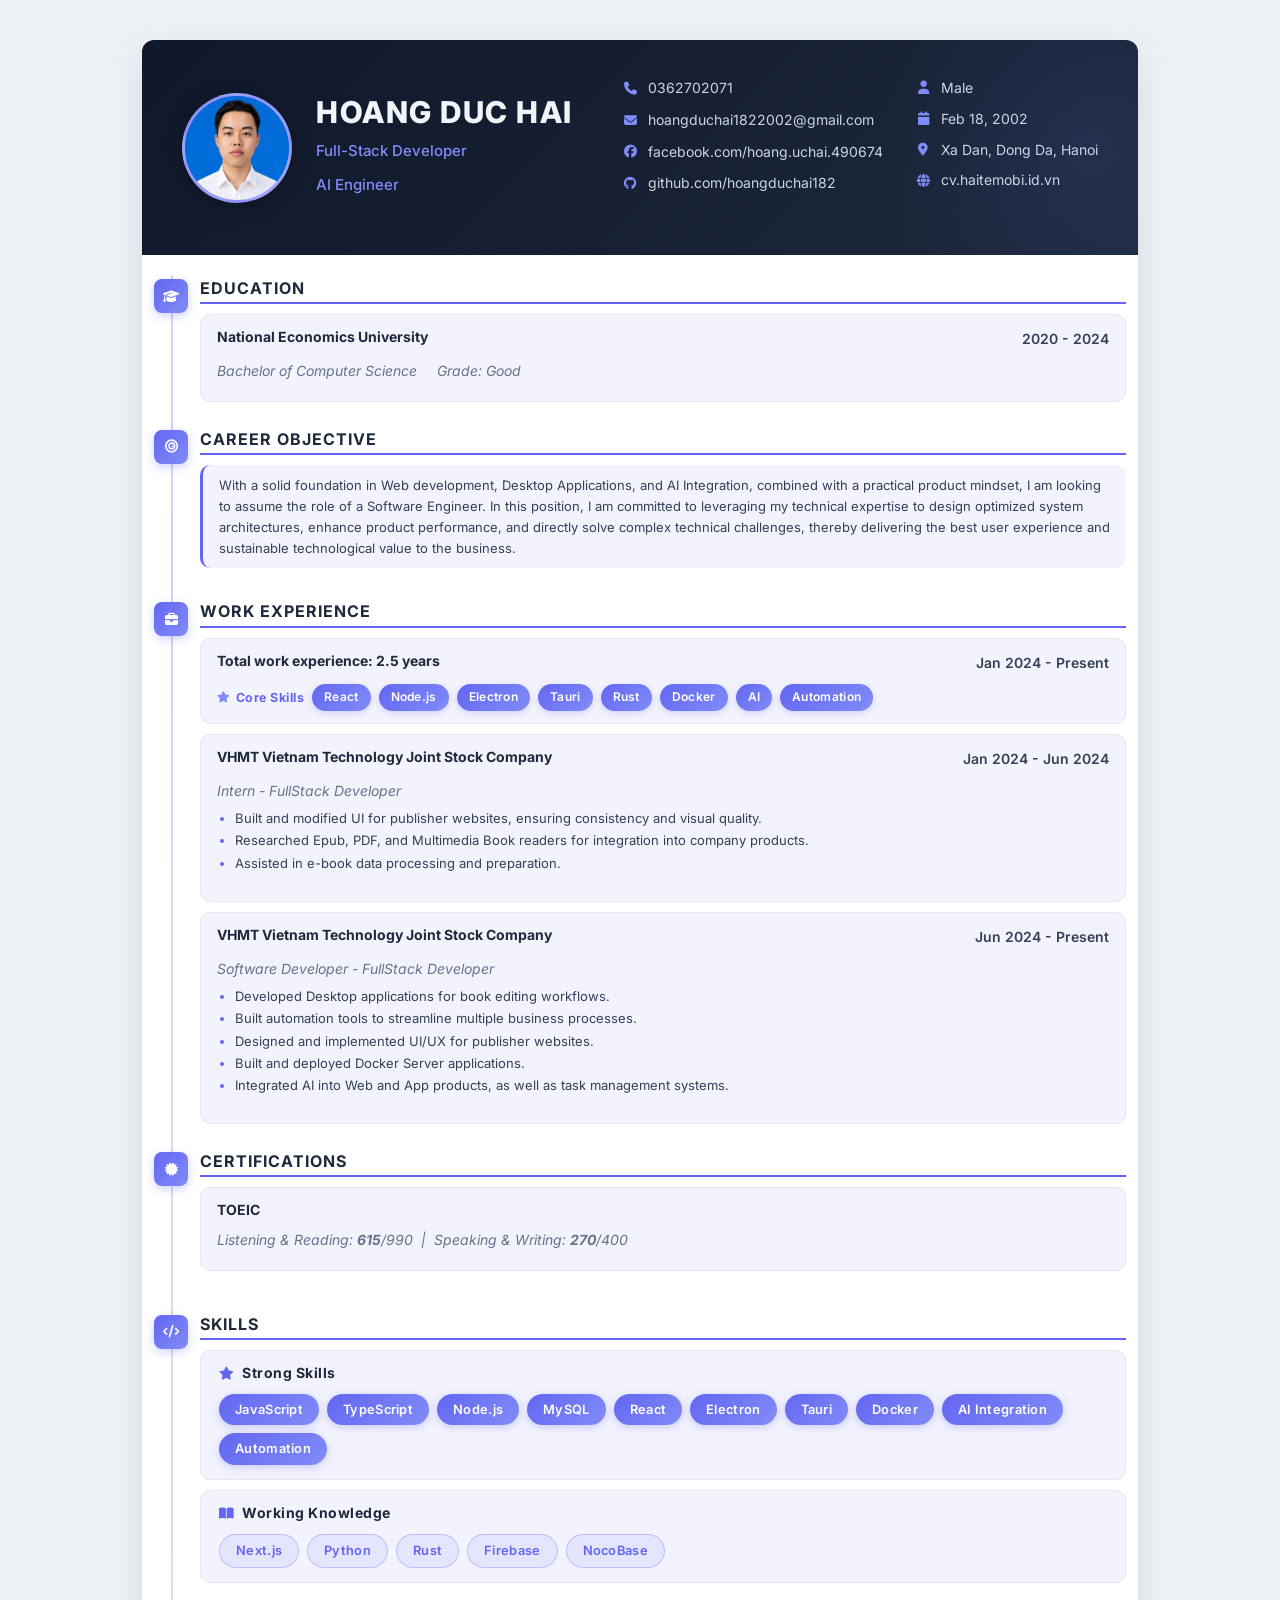
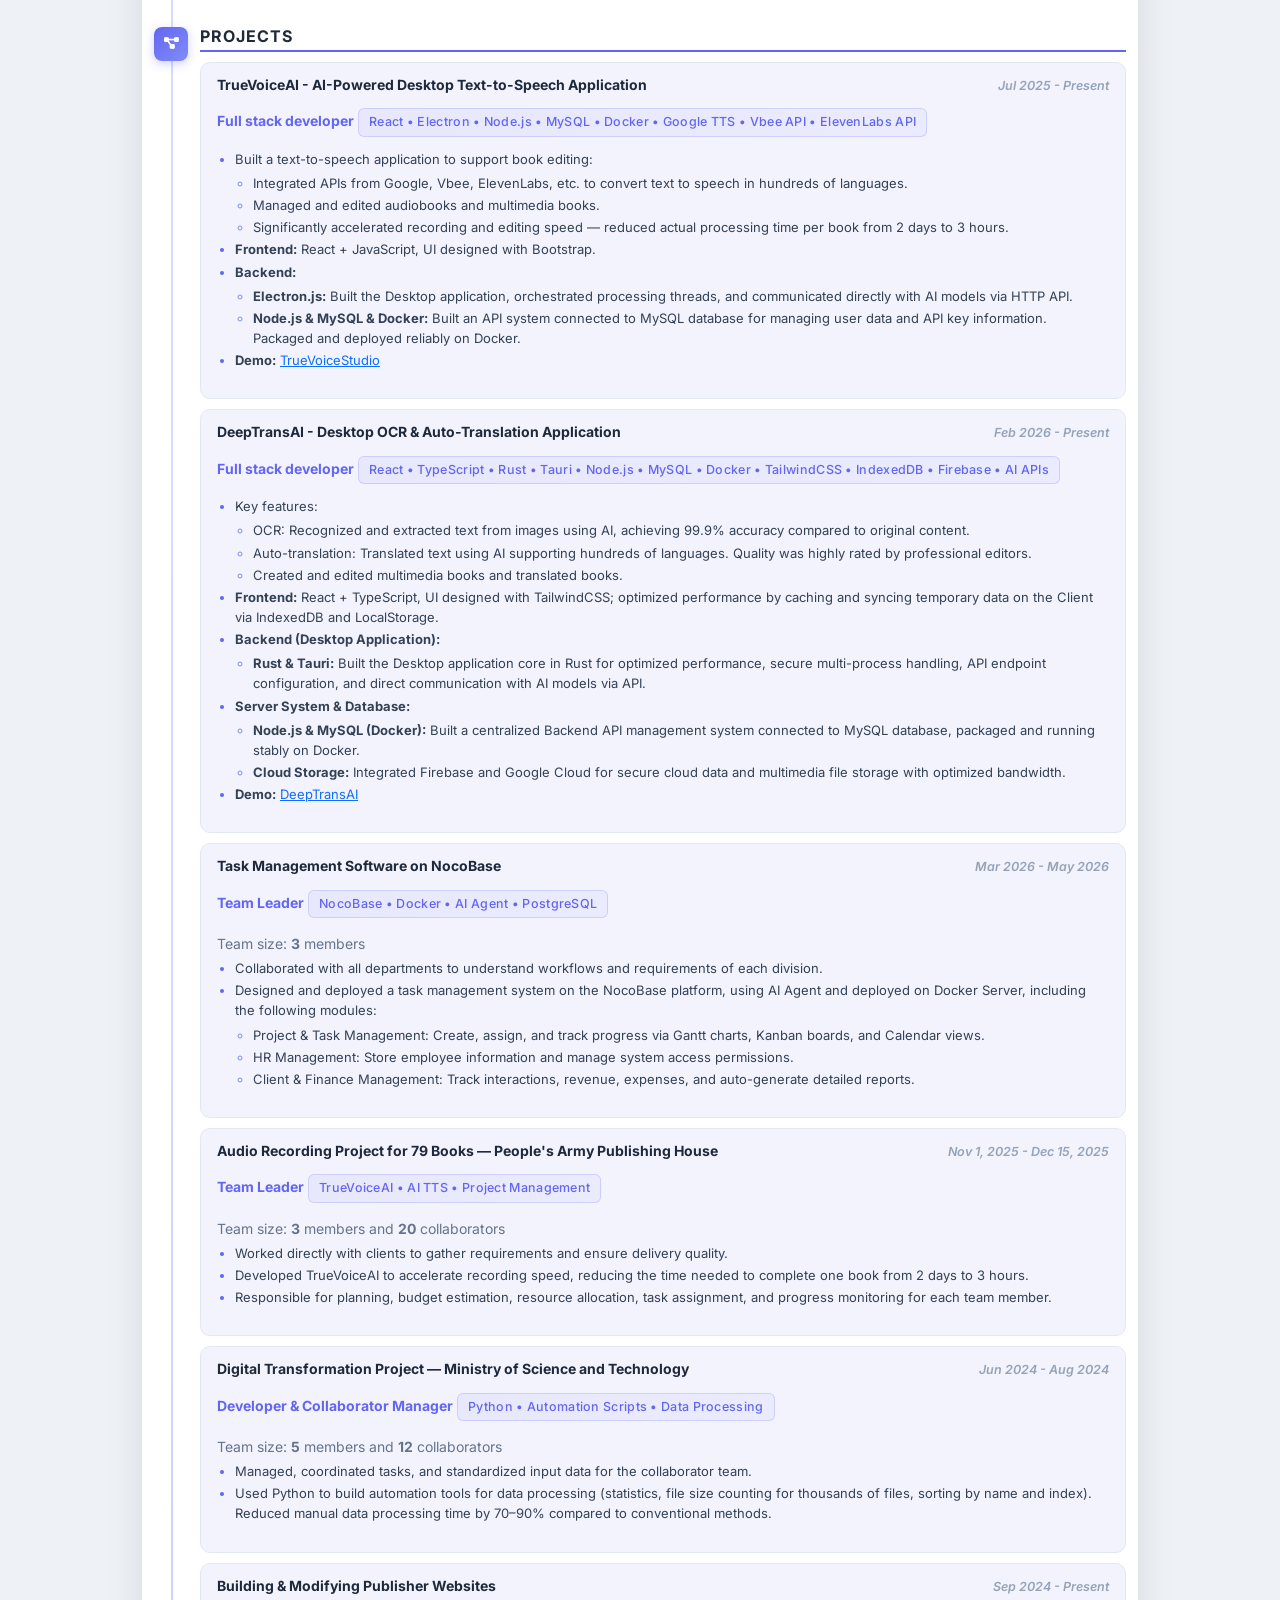
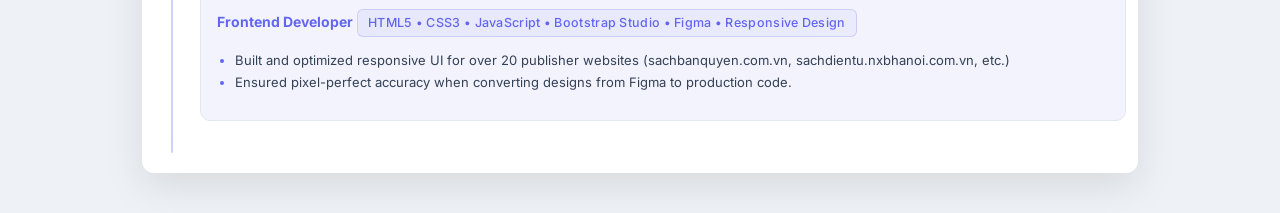
==== commit 1163881b: "chỉnh sửa loại tốt nghiệp" ====
--- a/english.html
+++ b/english.html
@@ -103,7 +103,7 @@
               </div>
               <p class="item-sub">
                 Bachelor of Computer Science
-                <span class="ms-3">GPA: <strong>3.23</strong> / 4.0</span>
+                <span class="ms-3">Grade: Good</span>
               </p>
             </div>
           </div>
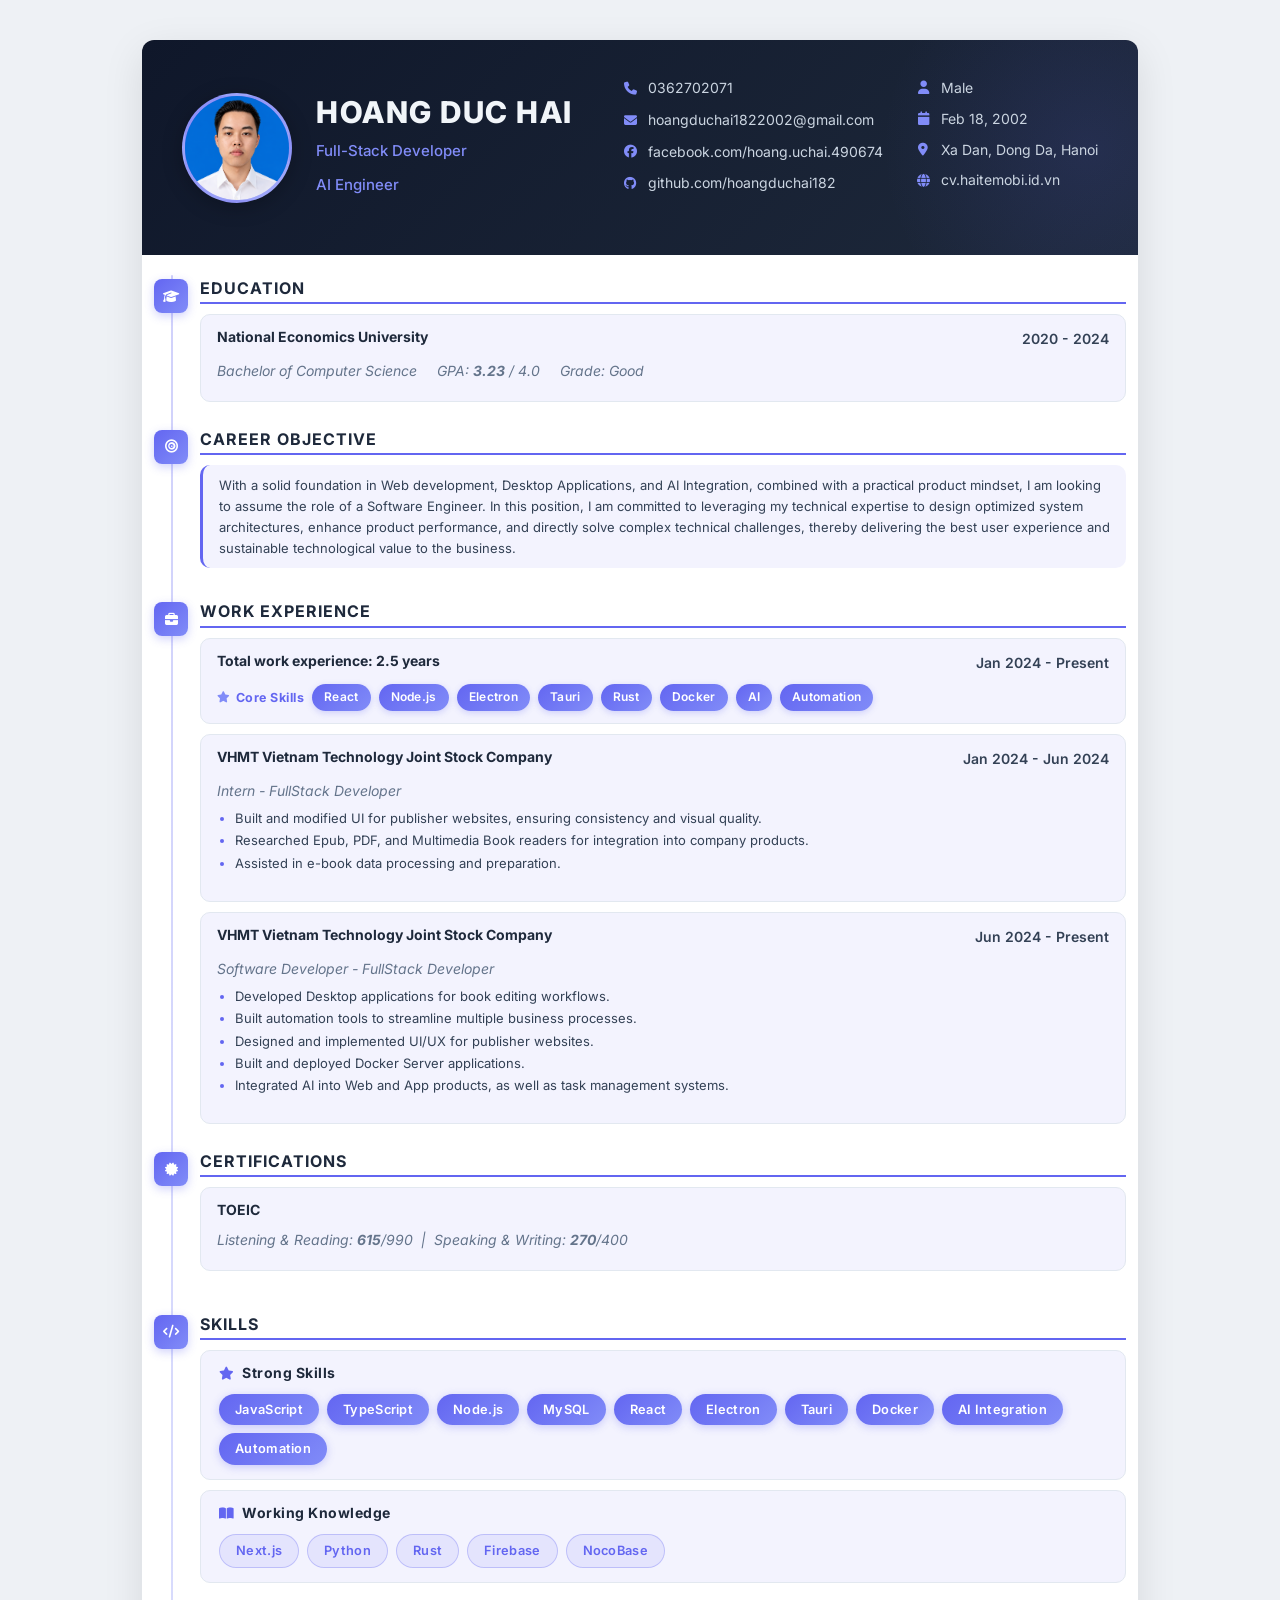
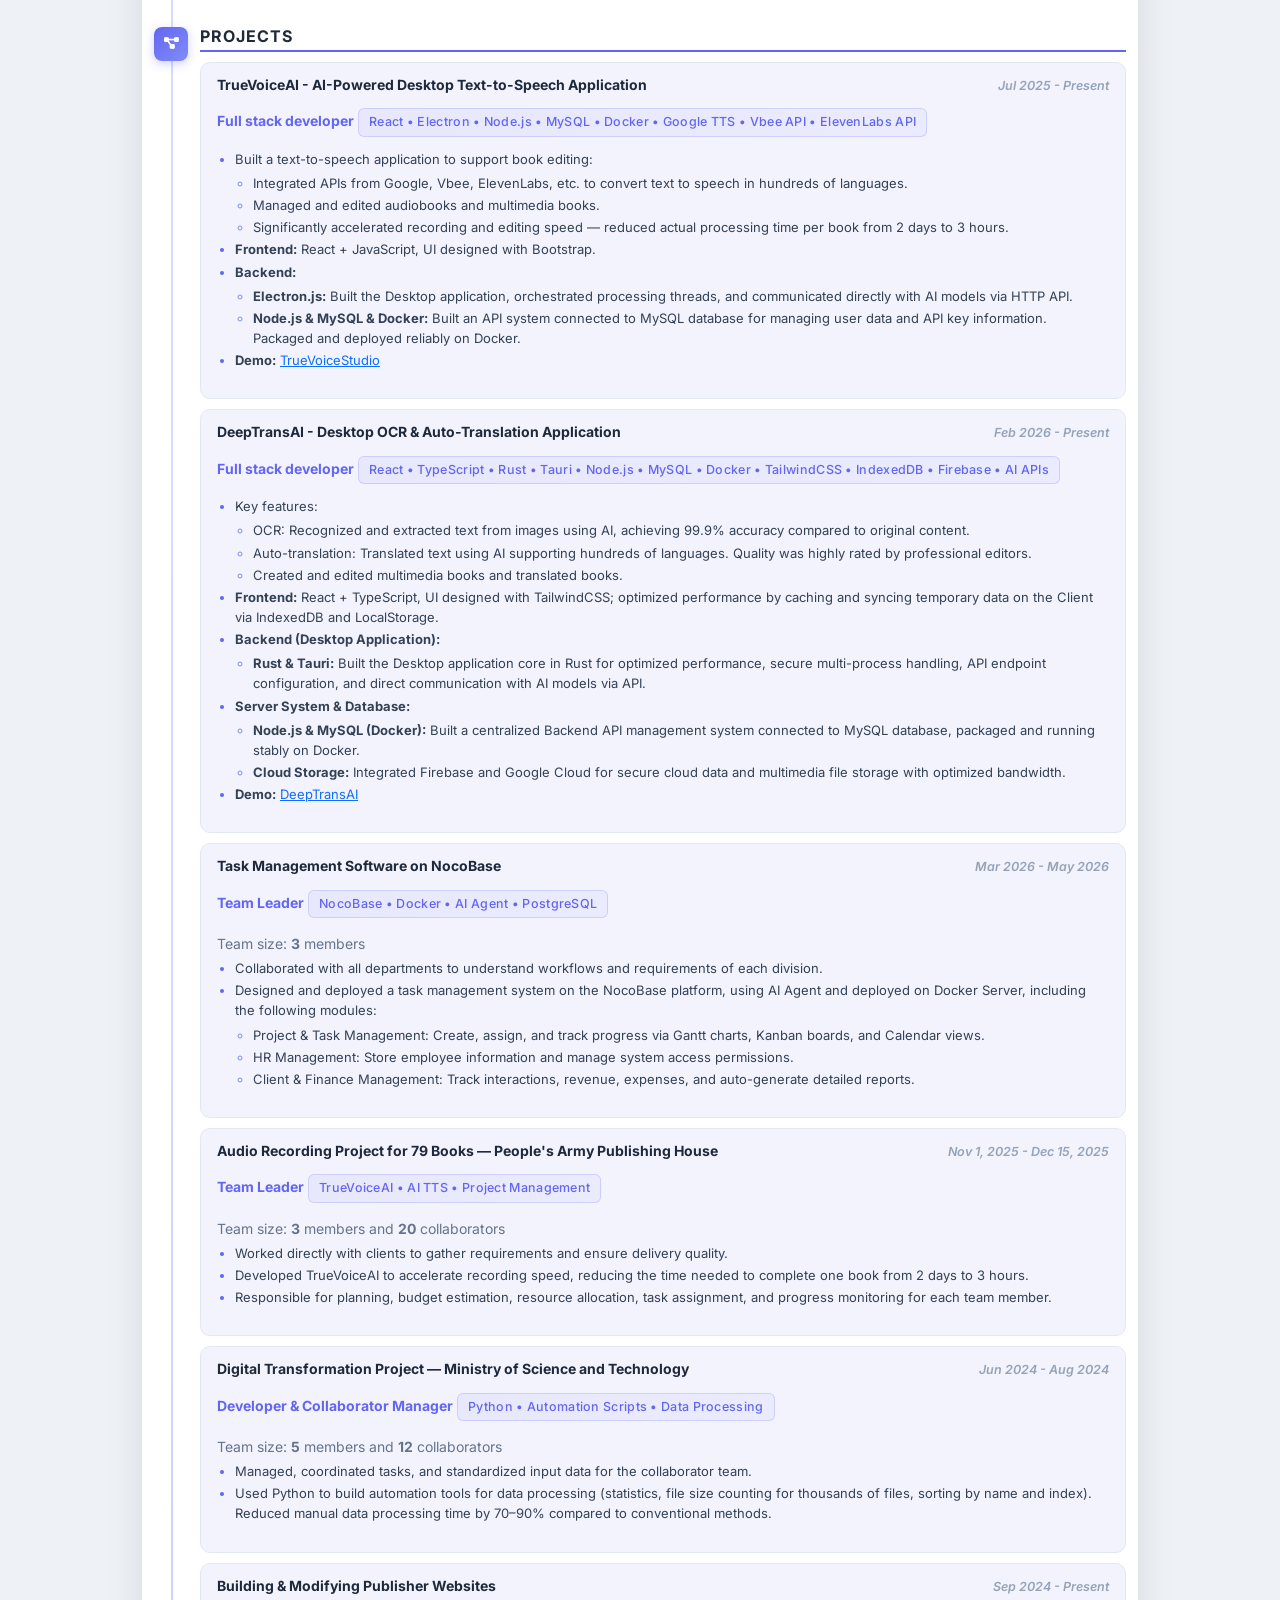
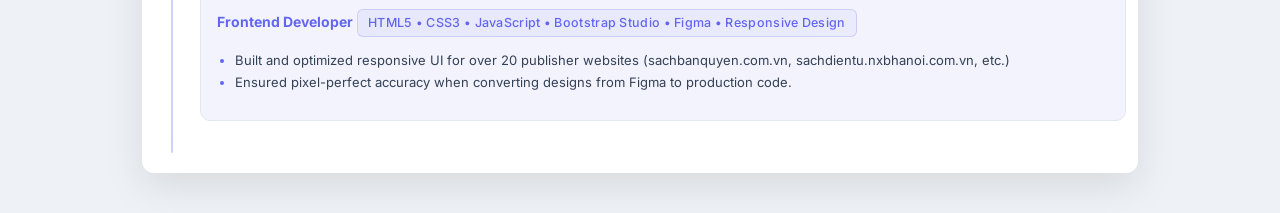
==== commit 04345752: "update loại giỏi" ====
--- a/english.html
+++ b/english.html
@@ -103,6 +103,7 @@
               </div>
               <p class="item-sub">
                 Bachelor of Computer Science
+                <span class="ms-3">GPA: <strong>3.23</strong> / 4.0</span>
                 <span class="ms-3">Grade: Good</span>
               </p>
             </div>
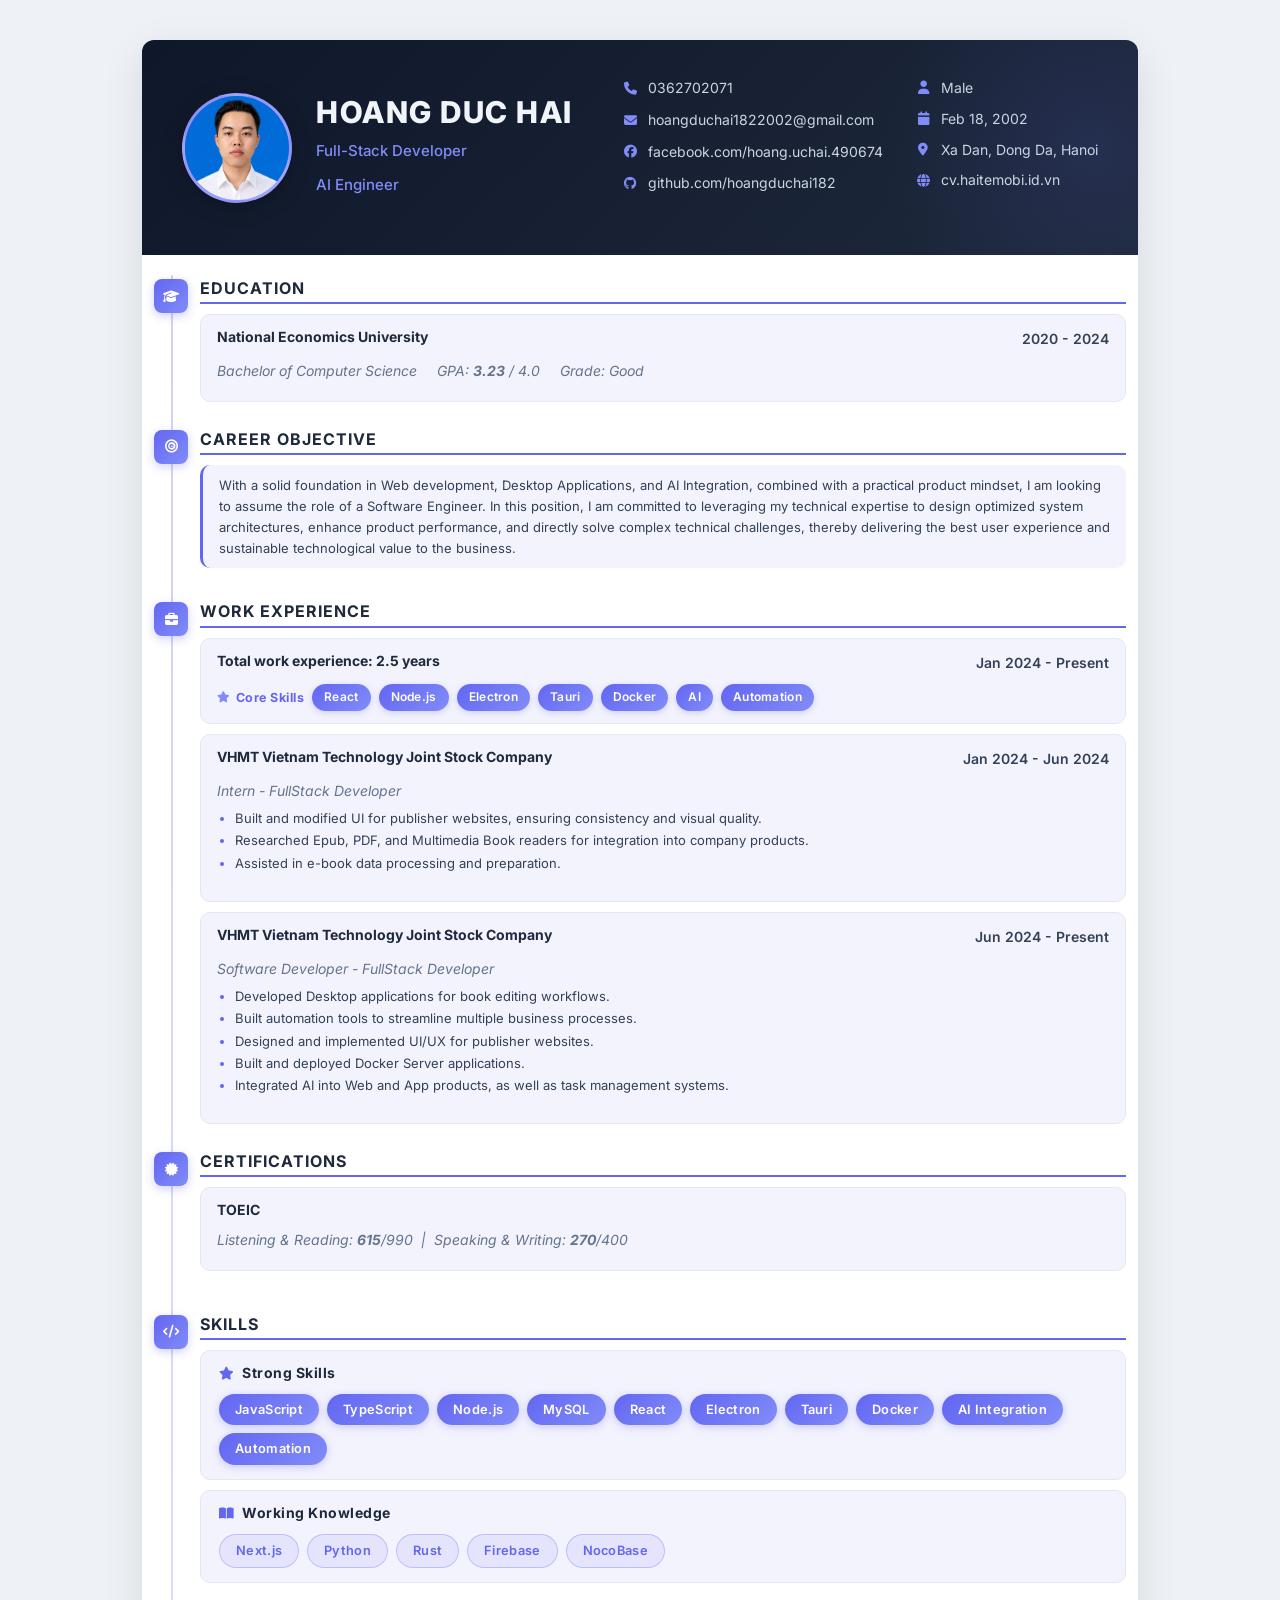
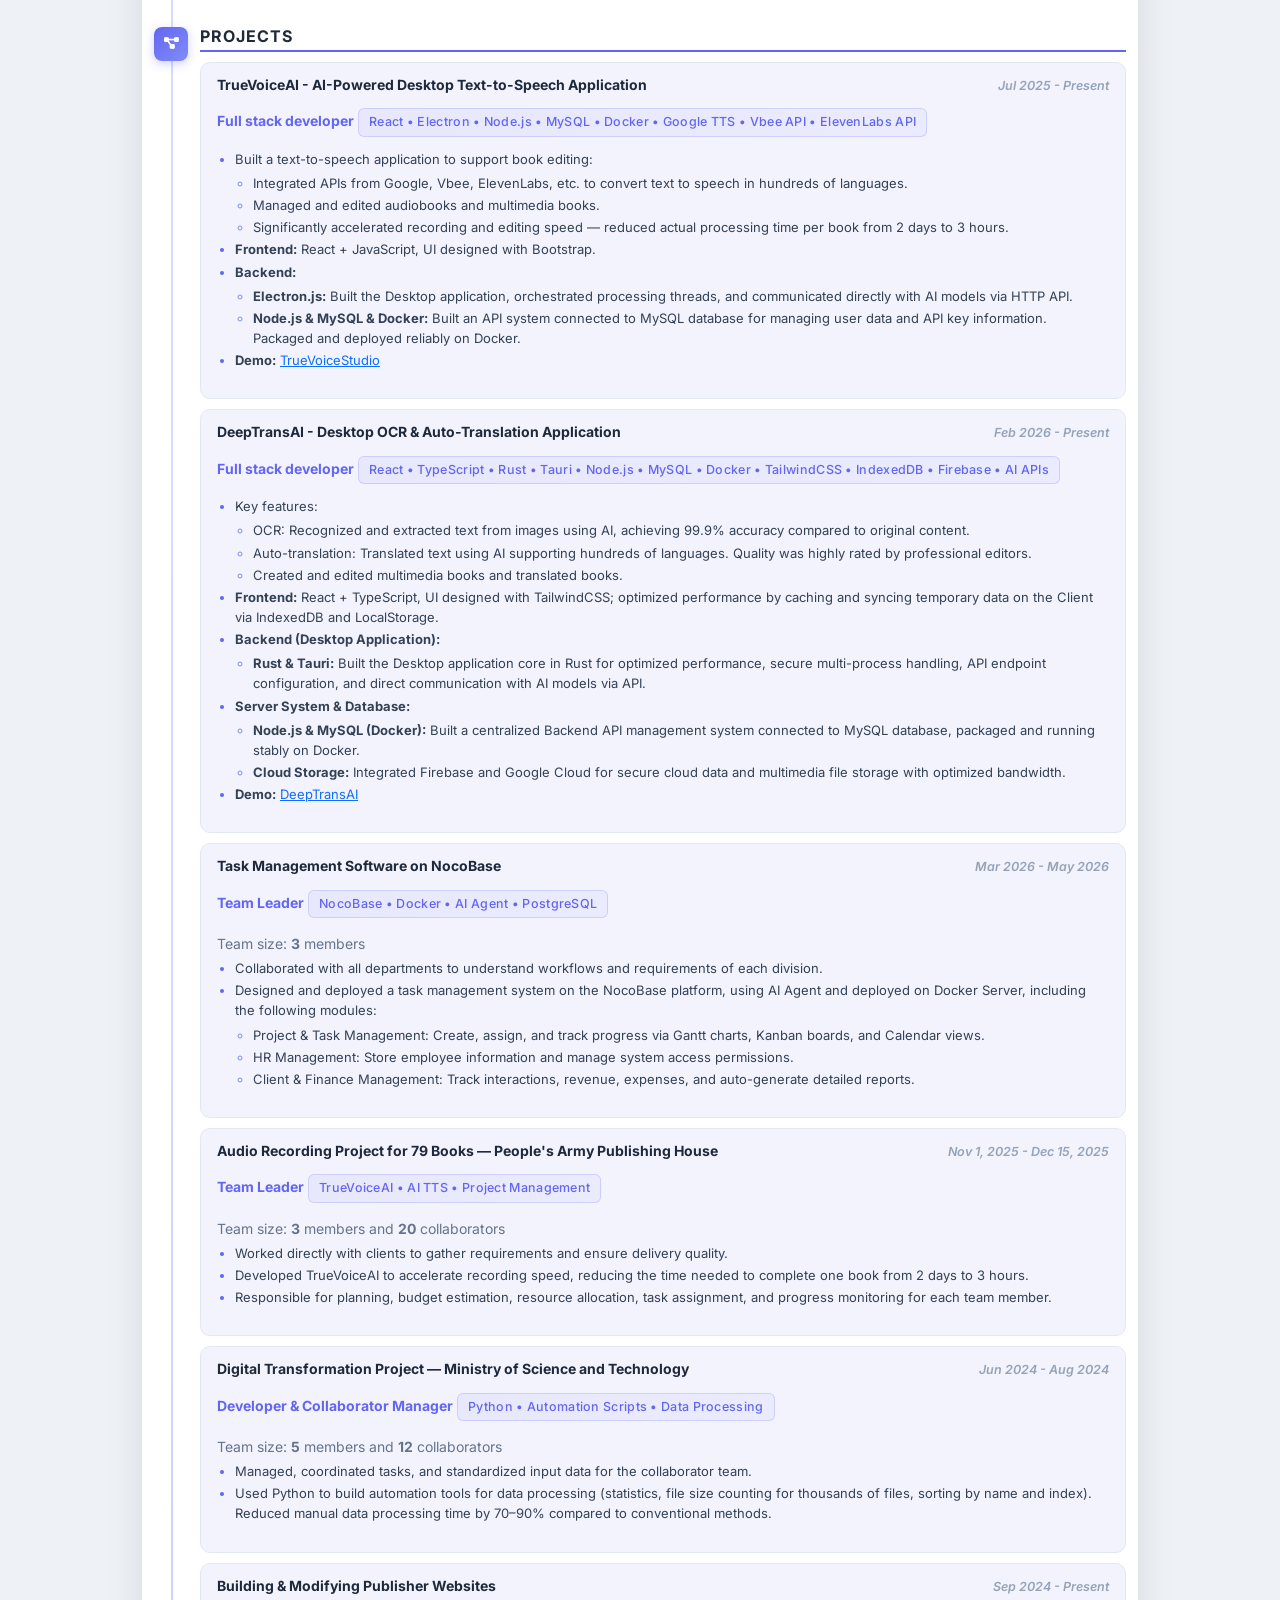
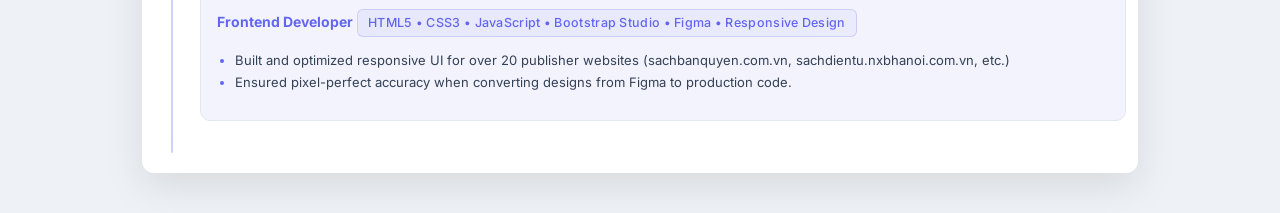
==== commit 594ae340: "loại bỏ Rust trong core Skill" ====
--- a/english.html
+++ b/english.html
@@ -148,7 +148,6 @@
                 <span>Node.js</span>
                 <span>Electron</span>
                 <span>Tauri</span>
-                <span>Rust</span>
                 <span>Docker</span>
                 <span>AI</span>
                 <span>Automation</span>
